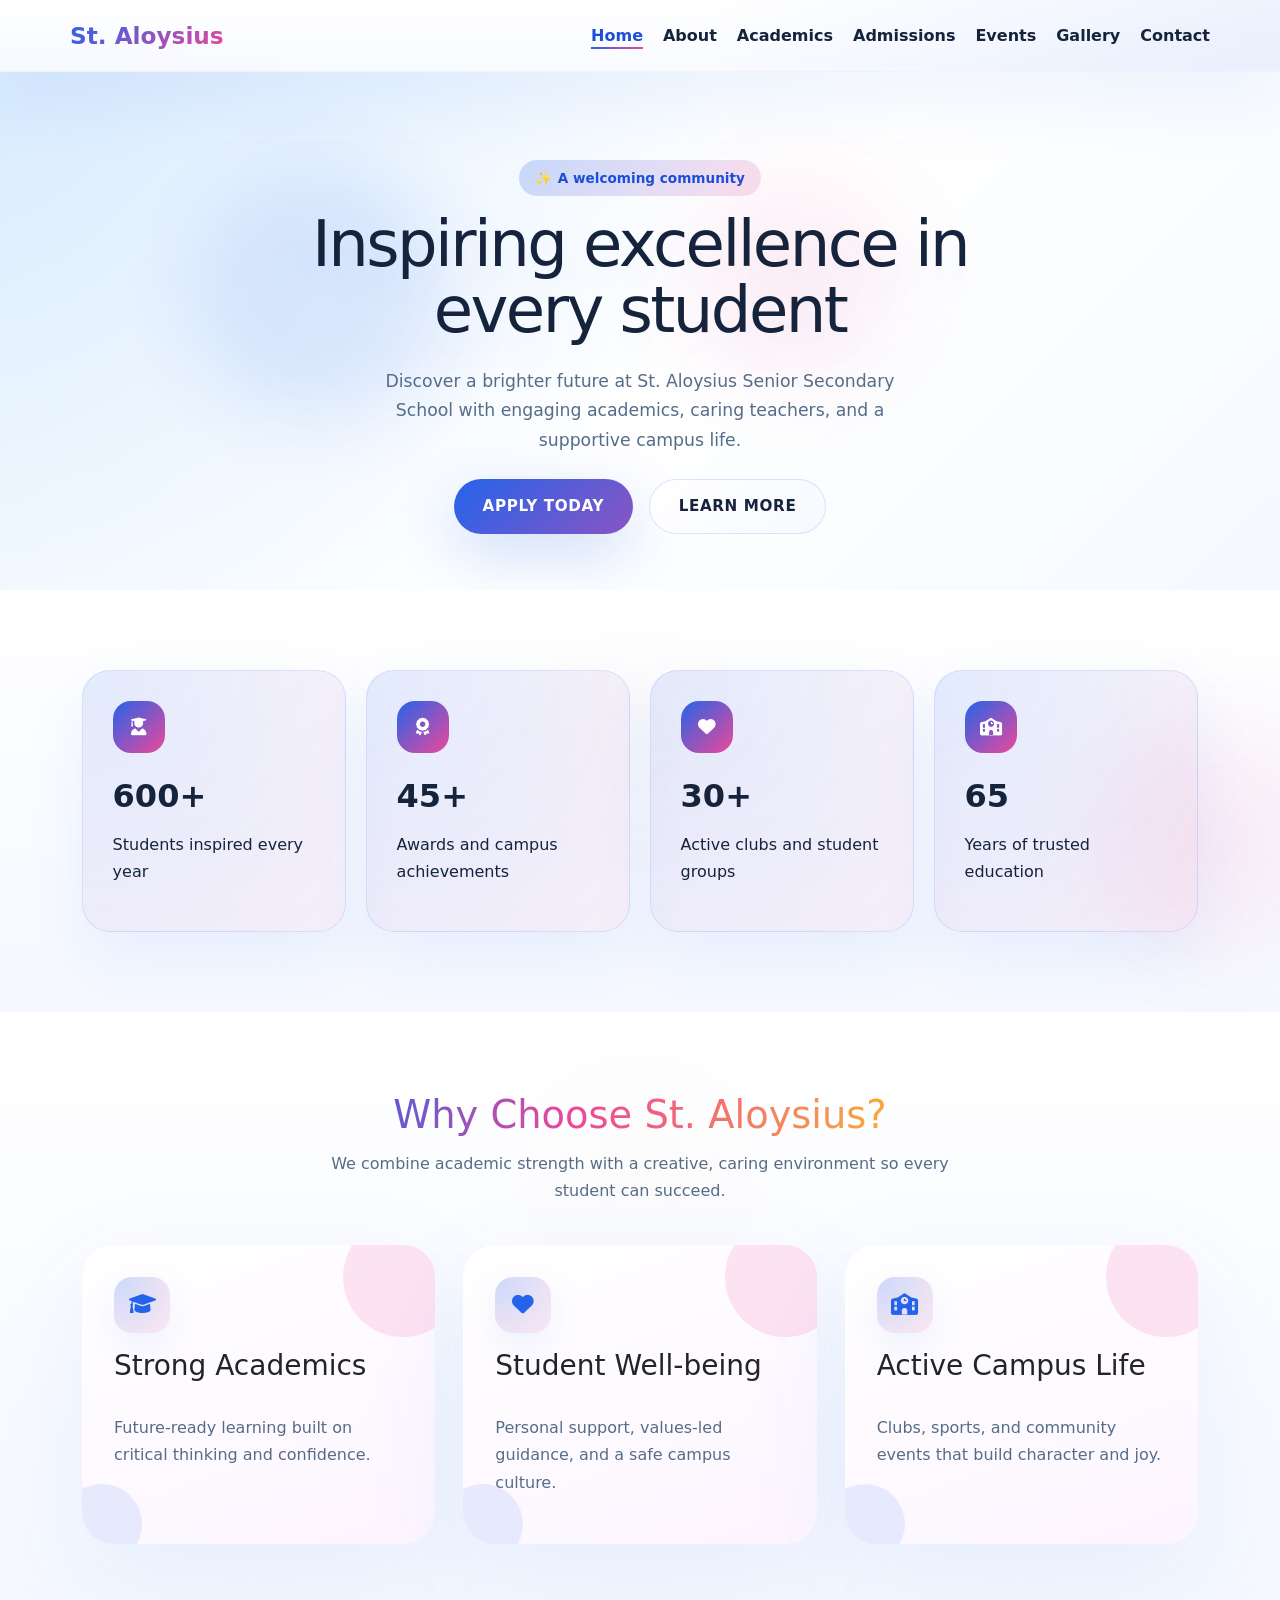
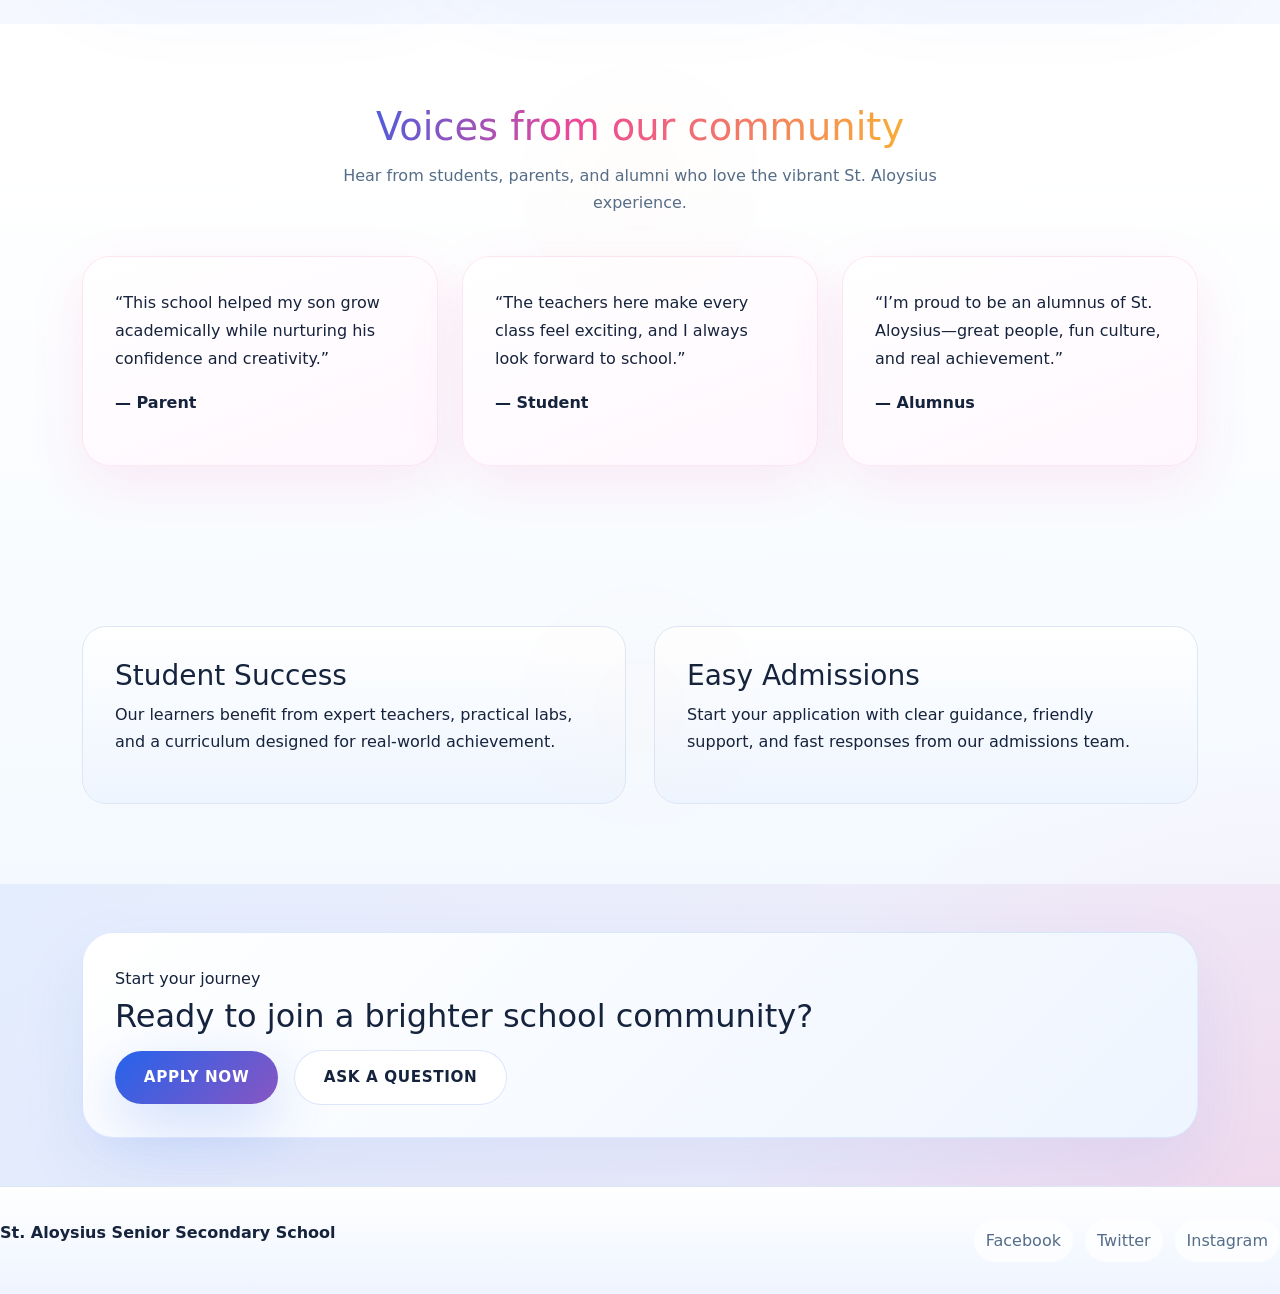
==== index.html @ 16039a6e "Add files via upload" ====
<!DOCTYPE html>
<html lang="en">
<head>
    <meta charset="UTF-8">
    <meta name="viewport" content="width=device-width, initial-scale=1.0">
    <title>St. Aloysius International School</title>
    <link href="https://cdn.jsdelivr.net/npm/bootstrap@5.3.0-alpha3/dist/css/bootstrap.min.css" rel="stylesheet">
    <link href="https://cdnjs.cloudflare.com/ajax/libs/font-awesome/6.0.0/css/all.min.css" rel="stylesheet">
    <link rel="stylesheet" href="styles.css">
</head>
<body>
    <header class="site-header">
        <div class="container header-inner">
            <a href="index.html" class="brand">St. Aloysius</a>
            <nav>
                <ul class="nav-list">
                    <li><a href="index.html" class="active">Home</a></li>
                    <li><a href="about.html">About</a></li>
                    <li><a href="academics.html">Academics</a></li>
                    <li><a href="admissions.html">Admissions</a></li>
                    <li><a href="events.html">Events</a></li>
                    <li><a href="gallery.html">Gallery</a></li>
                    <li><a href="contact.html">Contact</a></li>
                </ul>
            </nav>
        </div>
    </header>

    <main>
        <section class="hero">
            <div class="hero-content">
                <span class="eyebrow">A welcoming community</span>
                <h1>Inspiring excellence in every student</h1>
                <p>Discover a brighter future at St. Aloysius Senior Secondary School with engaging academics, caring teachers, and a supportive campus life.</p>
                <div class="hero-actions">
                    <a href="admissions.html" class="btn btn-primary">Apply Today</a>
                    <a href="about.html" class="btn btn-secondary">Learn More</a>
                </div>
            </div>
        </section>

        <section class="section section-light stats-section">
            <div class="container">
                <div class="stats-strip">
                    <article class="stat-card">
                        <span class="stat-icon"><i class="fas fa-user-graduate"></i></span>
                        <strong>600+</strong>
                        <p>Students inspired every year</p>
                    </article>
                    <article class="stat-card">
                        <span class="stat-icon"><i class="fas fa-award"></i></span>
                        <strong>45+</strong>
                        <p>Awards and campus achievements</p>
                    </article>
                    <article class="stat-card">
                        <span class="stat-icon"><i class="fas fa-heart"></i></span>
                        <strong>30+</strong>
                        <p>Active clubs and student groups</p>
                    </article>
                    <article class="stat-card">
                        <span class="stat-icon"><i class="fas fa-school"></i></span>
                        <strong>65</strong>
                        <p>Years of trusted education</p>
                    </article>
                </div>
            </div>
        </section>

        <section class="section section-light">
            <div class="container">
                <div class="section-heading">
                    <h2>Why Choose St. Aloysius?</h2>
                    <p>We combine academic strength with a creative, caring environment so every student can succeed.</p>
                </div>
                <div class="grid grid-3">
                    <article class="card feature-card">
                        <div class="feature-icon"><i class="fas fa-graduation-cap"></i></div>
                        <h3>Strong Academics</h3>
                        <p>Future-ready learning built on critical thinking and confidence.</p>
                    </article>
                    <article class="card feature-card">
                        <div class="feature-icon"><i class="fas fa-heart"></i></div>
                        <h3>Student Well-being</h3>
                        <p>Personal support, values-led guidance, and a safe campus culture.</p>
                    </article>
                    <article class="card feature-card">
                        <div class="feature-icon"><i class="fas fa-school"></i></div>
                        <h3>Active Campus Life</h3>
                        <p>Clubs, sports, and community events that build character and joy.</p>
                    </article>
                </div>
            </div>
        </section>

        <section class="section testimonials-section">
            <div class="container">
                <div class="section-heading">
                    <h2>Voices from our community</h2>
                    <p>Hear from students, parents, and alumni who love the vibrant St. Aloysius experience.</p>
                </div>
                <div class="testimonial-grid">
                    <article class="testimonial-card">
                        <p>“This school helped my son grow academically while nurturing his confidence and creativity.”</p>
                        <p class="testimonial-author">— Parent</p>
                    </article>
                    <article class="testimonial-card">
                        <p>“The teachers here make every class feel exciting, and I always look forward to school.”</p>
                        <p class="testimonial-author">— Student</p>
                    </article>
                    <article class="testimonial-card">
                        <p>“I’m proud to be an alumnus of St. Aloysius—great people, fun culture, and real achievement.”</p>
                        <p class="testimonial-author">— Alumnus</p>
                    </article>
                </div>
            </div>
        </section>

        <section class="section">
            <div class="container">
                <div class="grid grid-2">
                    <div class="content-box">
                        <h3>Student Success</h3>
                        <p>Our learners benefit from expert teachers, practical labs, and a curriculum designed for real-world achievement.</p>
                    </div>
                    <div class="content-box">
                        <h3>Easy Admissions</h3>
                        <p>Start your application with clear guidance, friendly support, and fast responses from our admissions team.</p>
                    </div>
                </div>
            </div>
        </section>

        <section class="site-cta">
            <div class="container">
                <div class="cta-panel">
                    <div>
                        <span class="eyebrow">Start your journey</span>
                        <h2>Ready to join a brighter school community?</h2>
                    </div>
                    <div class="cta-actions">
                        <a href="admissions.html" class="btn btn-primary">Apply Now</a>
                        <a href="contact.html" class="btn btn-secondary">Ask a question</a>
                    </div>
                </div>
            </div>
        </section>
    </main>

    <footer class="site-footer">
        <div class="footer-inner">
            <p class="footer-brand">St. Aloysius Senior Secondary School</p>
            <div class="footer-links">
                <a href="#">Facebook</a>
                <a href="#">Twitter</a>
                <a href="#">Instagram</a>
            </div>
        </div>
    </footer>

    <script src="https://cdn.jsdelivr.net/npm/bootstrap@5.3.0-alpha3/dist/js/bootstrap.bundle.min.js"></script>
    <script src="scripts.js" defer></script>
</body>
</html>
---- styles.css ----
:root {
    color-scheme: light;
    --bg: #f5f9ff;
    --surface: #ffffff;
    --surface-alt: #eef4ff;
    --gradient-1: #eff6ff;
    --gradient-2: #dbeafe;
    --gradient-3: #fff0f6;
    --gradient-4: #f0f9ff;
    --gradient-5: #fde2ff;
    --text: #15233c;
    --muted: #556d88;
    --primary: #2563eb;
    --primary-dark: #1d4ed8;
    --accent: #ec4899;
    --accent-dark: #be185d;
    --border: #dce7f5;
    --shadow: 0 18px 45px rgba(37, 99, 235, 0.12);
    --shadow-soft: 0 12px 30px rgba(37, 99, 235, 0.12);
    --glow: rgba(236, 72, 153, 0.12);
}
* {
    box-sizing: border-box;
}
html {
    scroll-behavior: smooth;
}
body {
    margin: 0;
    font-family: 'Inter', system-ui, sans-serif;
    min-height: 100vh;
    position: relative;
    overflow-x: hidden;
    background: radial-gradient(circle at top left, rgba(37, 99, 235, 0.16), transparent 22%), radial-gradient(circle at bottom right, rgba(236, 72, 153, 0.12), transparent 18%), linear-gradient(180deg, #f8fbff 0%, #ffffff 60%, #eef6ff 100%);
    color: var(--text);
    line-height: 1.7;
}
body::before {
    content: '';
    position: fixed;
    left: -11rem;
    top: 3rem;
    width: 24rem;
    height: 24rem;
    background: radial-gradient(circle, rgba(37, 99, 235, 0.22), transparent 55%);
    pointer-events: none;
    filter: blur(36px);
    opacity: 0.7;
    z-index: 0;
}
body::after {
    content: '';
    position: fixed;
    right: -10rem;
    bottom: -10rem;
    width: 28rem;
    height: 28rem;
    background: radial-gradient(circle, rgba(236, 72, 153, 0.18), transparent 50%);
    pointer-events: none;
    filter: blur(40px);
    opacity: 0.65;
    z-index: 0;
}
img {
    max-width: 100%;
    display: block;
}
.container {
    width: min(1140px, calc(100% - 2rem));
    margin: 0 auto;
}
a {
    color: var(--primary);
    text-decoration: none;
}
a:hover {
    color: var(--primary-dark);
}
.site-header {
    position: sticky;
    top: 0;
    z-index: 20;
    background: linear-gradient(180deg, rgba(255, 255, 255, 0.98) 0%, rgba(248, 250, 255, 0.95) 100%);
    backdrop-filter: blur(14px);
    box-shadow: 0 28px 70px rgba(37, 99, 235, 0.08);
    border-bottom: 1px solid rgba(37, 99, 235, 0.08);
}
.site-header::before {
    content: '';
    position: absolute;
    inset: 0;
    pointer-events: none;
    background: radial-gradient(circle at top right, rgba(37, 99, 235, 0.08), transparent 45%);
}
.header-inner {
    display: flex;
    align-items: center;
    justify-content: space-between;
    padding: 1rem 0;
    position: relative;
}
.nav-toggle {
    display: none;
    align-items: center;
    justify-content: center;
    padding: 0.75rem 0.95rem;
    border-radius: 18px;
    border: 1px solid rgba(37, 99, 235, 0.12);
    background: rgba(255, 255, 255, 0.92);
    color: var(--primary-dark);
    font-weight: 700;
    cursor: pointer;
    transition: transform 0.2s ease, background 0.2s ease, color 0.2s ease;
}
.nav-toggle:hover,
.nav-toggle:focus-visible {
    transform: translateY(-1px);
    background: rgba(255, 255, 255, 1);
}
.brand {
    font-size: 1.45rem;
    font-weight: 800;
    background: linear-gradient(135deg, var(--primary), var(--accent));
    -webkit-background-clip: text;
    -webkit-text-fill-color: transparent;
    position: relative;
    z-index: 1;
}
.nav-list {
    list-style: none;
    margin: 0;
    padding: 0;
    display: flex;
    flex-wrap: wrap;
    gap: 1.25rem;
}
.nav-list a {
    color: var(--text);
    font-weight: 600;
    position: relative;
    padding-bottom: 0.25rem;
    transition: color 0.25s ease, transform 0.2s ease;
}
.nav-list a::after {
    content: '';
    position: absolute;
    left: 0;
    bottom: 0;
    width: 0;
    height: 2px;
    background: linear-gradient(90deg, var(--primary), var(--accent));
    transition: width 0.25s ease;
}
.nav-list a:hover::after,
.nav-list a.active::after {
    width: 100%;
}
.nav-list a:hover,
.nav-list a.active {
    color: var(--primary-dark);
    transform: translateY(-1px);
}
@media (max-width: 900px) {
    .nav-toggle {
        display: inline-flex;
    }
    .header-inner {
        padding: 1rem;
    }
    nav {
        position: absolute;
        left: 1rem;
        right: 1rem;
        top: 100%;
        margin-top: 0.85rem;
        background: rgba(255, 255, 255, 0.96);
        border-radius: 24px;
        padding: 1.25rem;
        opacity: 0;
        transform: translateY(-10px);
        pointer-events: none;
        transition: opacity 0.25s ease, transform 0.25s ease;
        box-shadow: 0 26px 60px rgba(37, 99, 235, 0.14);
    }
    body.nav-open nav {
        opacity: 1;
        transform: translateY(0);
        pointer-events: auto;
    }
    .nav-list {
        flex-direction: column;
        gap: 1rem;
    }
}
.hero {
    position: relative;
    overflow: hidden;
    padding: 5.5rem 0 3.5rem;
    background: radial-gradient(circle at top left, rgba(96, 165, 250, 0.16), transparent 24%), radial-gradient(circle at bottom right, rgba(236, 72, 153, 0.15), transparent 20%), linear-gradient(135deg, var(--gradient-4) 0%, #ffffff 24%, var(--gradient-2) 100%);
    background-size: 220% 220%;
    animation: pulseGradient 18s ease infinite;
}
.hero::before {
    content: '';
    position: absolute;
    left: 15%;
    top: 18%;
    width: 16rem;
    height: 16rem;
    border-radius: 50%;
    background: rgba(37, 99, 235, 0.14);
    filter: blur(40px);
    opacity: 0.8;
}
.hero::after {
    content: '';
    position: absolute;
    left: 62%;
    top: 5%;
    width: 22rem;
    height: 22rem;
    transform: translateX(-50%);
    border-radius: 50%;
    background: radial-gradient(circle, rgba(236, 72, 153, 0.18), transparent 60%);
    filter: blur(36px);
    opacity: 0.65;
}
.hero-content {
    position: relative;
    z-index: 1;
    max-width: 780px;
    margin: 0 auto;
    text-align: center;
}
.hero .eyebrow {
    display: inline-flex;
    align-items: center;
    gap: 0.35rem;
    margin-bottom: 1rem;
    padding: 0.4rem 1rem;
    background: linear-gradient(135deg, rgba(37, 99, 235, 0.22), rgba(236, 72, 153, 0.16));
    color: var(--primary-dark);
    border-radius: 999px;
    font-size: 0.85rem;
    font-weight: 700;
    animation: float 8s ease-in-out infinite;
}
.hero .eyebrow::before {
    content: '✨';
}
.hero h1 {
    font-size: clamp(2.75rem, 5vw, 4.75rem);
    margin: 0;
    line-height: 1.02;
    letter-spacing: -0.04em;
    text-shadow: 0 20px 45px rgba(37, 99, 235, 0.08);
    animation: driftIn 0.9s ease-out forwards;
}
.hero p {
    margin: 1.5rem auto;
    max-width: 34rem;
    color: var(--muted);
    font-size: 1.08rem;
    animation: driftIn 1s ease-out forwards;
}
.hero-actions {
    display: flex;
    flex-wrap: wrap;
    justify-content: center;
    gap: 1rem;
}
.btn {
    display: inline-flex;
    align-items: center;
    justify-content: center;
    padding: 0.95rem 1.8rem;
    border-radius: 999px;
    border: none;
    font-size: 0.95rem;
    font-weight: 700;
    text-transform: uppercase;
    letter-spacing: 0.04em;
    position: relative;
    transition: transform 0.2s ease, box-shadow 0.2s ease, background-position 0.4s ease;
    cursor: pointer;
    overflow: hidden;
    z-index: 1;
}
.btn::before {
    content: '';
    position: absolute;
    inset: 0;
    background: radial-gradient(circle, rgba(255, 255, 255, 0.35), transparent 65%);
    opacity: 0;
    transition: opacity 0.25s ease;
}
.btn:hover::before {
    opacity: 1;
}
.btn-primary {
    position: relative;
    z-index: 1;
    background: linear-gradient(135deg, var(--primary), var(--accent));
    background-size: 200% 200%;
    color: #fff;
    box-shadow: 0 20px 60px rgba(37, 99, 235, 0.22);
}
.btn-primary:hover {
    background-position: right center;
}
.btn-secondary {
    position: relative;
    z-index: 1;
    background: linear-gradient(135deg, rgba(255, 255, 255, 0.95), #f7f9ff 100%);
    color: var(--text);
    border: 1px solid rgba(37, 99, 235, 0.16);
}
.button,
.btn {
    display: inline-flex;
    align-items: center;
    justify-content: center;
    padding: 0.95rem 1.8rem;
    border-radius: 999px;
    border: none;
    font-size: 0.95rem;
    font-weight: 700;
    text-transform: uppercase;
    letter-spacing: 0.04em;
    position: relative;
    transition: transform 0.2s ease, box-shadow 0.2s ease, background-position 0.4s ease;
    cursor: pointer;
    overflow: hidden;
    z-index: 1;
}
.button-primary,
.btn-primary {
    position: relative;
    z-index: 1;
    background: linear-gradient(135deg, var(--primary), var(--accent));
    background-size: 200% 200%;
    color: #fff;
    box-shadow: 0 20px 60px rgba(37, 99, 235, 0.22);
}
.button-secondary,
.btn-secondary {
    position: relative;
    z-index: 1;
    background: linear-gradient(135deg, rgba(255, 255, 255, 0.95), #f7f9ff 100%);
    color: var(--text);
    border: 1px solid rgba(37, 99, 235, 0.16);
}
.button:hover,
.btn:hover {
    transform: translateY(-3px) scale(1.02);
    box-shadow: 0 20px 40px rgba(37, 99, 235, 0.16);
}
.back-to-top {
    position: fixed;
    right: 1.25rem;
    bottom: 1.25rem;
    width: 3.5rem;
    height: 3.5rem;
    display: inline-flex;
    align-items: center;
    justify-content: center;
    border-radius: 50%;
    border: none;
    background: linear-gradient(135deg, var(--primary), var(--accent));
    color: #fff;
    font-size: 1.2rem;
    box-shadow: 0 20px 50px rgba(37, 99, 235, 0.22);
    opacity: 0;
    pointer-events: none;
    transform: translateY(10px);
    transition: opacity 0.25s ease, transform 0.25s ease;
    z-index: 100;
}
.back-to-top.show {
    opacity: 1;
    pointer-events: auto;
    transform: translateY(0);
}
.back-to-top:hover {
    transform: translateY(0) scale(1.05);
}
.button:focus-visible,
.btn:focus-visible,
button:focus-visible,
input:focus-visible,
textarea:focus-visible,
a:focus-visible {
    outline: 3px solid rgba(37, 99, 235, 0.7);
    outline-offset: 3px;
}
.stats-strip {
    display: grid;
    grid-template-columns: repeat(4, minmax(0, 1fr));
    gap: 1.25rem;
}
.stat-card {
    background: radial-gradient(circle at top left, rgba(37, 99, 235, 0.12), rgba(236, 72, 153, 0.06));
    border: 1px solid rgba(37, 99, 235, 0.12);
    border-radius: 28px;
    padding: 1.85rem;
    box-shadow: 0 24px 60px rgba(37, 99, 235, 0.08);
    transition: transform 0.3s ease, box-shadow 0.3s ease;
}
.stat-card:hover {
    transform: translateY(-6px);
    box-shadow: 0 32px 80px rgba(37, 99, 235, 0.12);
}
.stat-icon {
    display: inline-flex;
    align-items: center;
    justify-content: center;
    width: 3.25rem;
    height: 3.25rem;
    border-radius: 18px;
    background: linear-gradient(135deg, var(--primary), var(--accent));
    color: #fff;
    margin-bottom: 1rem;
    font-size: 1.1rem;
}
.stat-card strong {
    display: block;
    font-size: 2rem;
    margin-bottom: 0.5rem;
}
.testimonial-grid {
    display: grid;
    grid-template-columns: repeat(3, minmax(0, 1fr));
    gap: 1.5rem;
}
.testimonial-card {
    background: linear-gradient(160deg, #ffffff 0%, #fff7fe 100%);
    border: 1px solid rgba(236, 72, 153, 0.12);
    border-radius: 28px;
    padding: 2rem;
    box-shadow: 0 18px 55px rgba(236, 72, 153, 0.1);
    transition: transform 0.3s ease, box-shadow 0.3s ease;
}
.testimonial-card:hover {
    transform: translateY(-5px);
    box-shadow: 0 24px 70px rgba(236, 72, 153, 0.14);
}
.testimonial-card p {
    margin: 0 0 1rem;
    color: var(--text);
    line-height: 1.75;
}
.testimonial-author {
    margin-top: 0.5rem;
    font-weight: 700;
    color: var(--primary-dark);
}
.site-cta {
    padding: 3rem 0;
    background: linear-gradient(135deg, rgba(37, 99, 235, 0.08), rgba(236, 72, 153, 0.08));
}
.cta-panel {
    display: flex;
    flex-wrap: wrap;
    align-items: center;
    justify-content: space-between;
    gap: 1rem;
    padding: 2rem;
    background: linear-gradient(135deg, #ffffff 0%, #eef5ff 100%);
    border-radius: 32px;
    border: 1px solid rgba(37, 99, 235, 0.12);
    box-shadow: 0 28px 70px rgba(37, 99, 235, 0.08);
}
.cta-panel .eyebrow {
    display: inline-block;
    margin-bottom: 0.5rem;
}
.cta-panel h2 {
    margin: 0;
    font-size: clamp(1.75rem, 2.5vw, 2.5rem);
    line-height: 1.05;
}
.cta-actions {
    display: flex;
    flex-wrap: wrap;
    align-items: center;
    gap: 1rem;
}
.cta-actions .btn-secondary {
    background: rgba(255, 255, 255, 0.95);
    border: 1px solid rgba(37, 99, 235, 0.16);
}
.gallery-card img,
.card img {
    transition: transform 0.4s ease, filter 0.4s ease;
}
.gallery-card:hover img,
.card:hover img {
    transform: scale(1.06);
    filter: saturate(1.05);
}
.section {
    padding: 5rem 0;
    position: relative;
}
.section::before {
    content: '';
    position: absolute;
    left: 50%;
    top: 0;
    width: 20rem;
    height: 20rem;
    transform: translateX(-50%);
    background: radial-gradient(circle, rgba(249, 115, 22, 0.08), transparent 55%);
    filter: blur(50px);
    pointer-events: none;
    opacity: 0.35;
}
.section-light {
    background: linear-gradient(180deg, #ffffff 0%, #f5f8ff 100%);
}
.section-heading {
    max-width: 640px;
    margin: 0 auto 2.5rem;
    text-align: center;
}
.section-heading h2 {
    margin-bottom: 0.75rem;
    font-size: clamp(2rem, 3vw, 3rem);
    background: linear-gradient(100deg, #2563eb 0%, #ec4899 40%, #fbbf24 100%);
    -webkit-background-clip: text;
    -webkit-text-fill-color: transparent;
}
.section-heading p {
    color: var(--muted);
}
.grid {
    display: grid;
    gap: 1.75rem;
}
.grid-2 {
    grid-template-columns: repeat(2, minmax(0, 1fr));
}
.grid-3 {
    grid-template-columns: repeat(3, minmax(0, 1fr));
}
@media (max-width: 900px) {
    .grid-3,
    .grid-2 {
        grid-template-columns: 1fr;
    }
}
.card {
    background: linear-gradient(160deg, #ffffff 0%, #fdf5ff 100%);
    border: none;
    border-radius: 32px;
    box-shadow: 0 32px 110px rgba(37, 99, 235, 0.08);
    overflow: hidden;
    padding: 2rem;
    position: relative;
    transition: transform 0.35s ease, box-shadow 0.35s ease;
}
.card::before {
    content: '';
    position: absolute;
    top: -28px;
    right: -28px;
    width: 120px;
    height: 120px;
    border-radius: 50%;
    background: rgba(236, 72, 153, 0.14);
}
.card::after {
    content: '';
    position: absolute;
    bottom: -20px;
    left: -20px;
    width: 80px;
    height: 80px;
    border-radius: 50%;
    background: rgba(37, 99, 235, 0.1);
}
.card:hover {
    transform: translateY(-8px);
    box-shadow: 0 40px 110px rgba(37, 99, 235, 0.18);
}
.card h3 {
    margin-top: 0;
    margin-bottom: 1rem;
}
.card p {
    color: var(--muted);
}
.feature-card {
    display: flex;
    flex-direction: column;
    gap: 1rem;
}
.feature-icon {
    width: 3.5rem;
    height: 3.5rem;
    display: inline-flex;
    align-items: center;
    justify-content: center;
    border-radius: 18px;
    background: radial-gradient(circle at top left, rgba(37, 99, 235, 0.24), rgba(236, 72, 153, 0.12));
    color: var(--primary);
    font-size: 1.35rem;
    box-shadow: 0 14px 36px rgba(37, 99, 235, 0.08);
}
.content-box {
    background: linear-gradient(180deg, #ffffff 0%, #eef5ff 100%);
    border: 1px solid var(--border);
    border-radius: 24px;
    padding: 2rem;
    transition: transform 0.25s ease, box-shadow 0.25s ease;
}
.content-box:hover {
    transform: translateY(-4px);
    box-shadow: 0 20px 40px rgba(37, 99, 235, 0.08);
}
@keyframes pulseGradient {
    0%, 100% {
        background-position: 0% 50%;
    }
    50% {
        background-position: 100% 50%;
    }
}
@keyframes float {
    0%, 100% {
        transform: translateY(0);
    }
    50% {
        transform: translateY(-8px);
    }
}
@keyframes driftIn {
    0% {
        opacity: 0;
        transform: translateY(20px);
    }
    100% {
        opacity: 1;
        transform: translateY(0);
    }
}
.list-step {
    list-style: none;
    padding: 0;
    margin: 0;
    display: grid;
    gap: 1rem;
}
.list-step li {
    padding: 1.3rem 1.4rem;
    background: var(--surface-alt);
    border-radius: 18px;
    border: 1px solid rgba(37, 99, 235, 0.1);
}
.list-step li strong {
    display: block;
    margin-bottom: 0.35rem;
}
footer.site-footer {
    padding: 2rem 0;
    background: linear-gradient(180deg, #ffffff 0%, #eef4ff 100%);
    border-top: 1px solid var(--border);
}
footer.site-footer .footer-inner {
    display: flex;
    flex-wrap: wrap;
    gap: 1.5rem;
    justify-content: space-between;
    align-items: center;
}
.footer-brand {
    font-weight: 700;
    color: var(--text);
}
.footer-links {
    display: flex;
    gap: 0.75rem;
    flex-wrap: wrap;
}
.footer-links a {
    color: var(--muted);
    position: relative;
    padding: 0.5rem 0.75rem;
    border-radius: 999px;
    background: rgba(255, 255, 255, 0.8);
    transition: transform 0.25s ease, background 0.25s ease, color 0.25s ease;
}
.footer-links a:hover {
    color: var(--primary-dark);
    background: linear-gradient(135deg, rgba(37, 99, 235, 0.12), rgba(236, 72, 153, 0.12));
    transform: translateY(-2px);
}
@media (max-width: 640px) {
    .header-inner,
    .footer-inner {
        flex-direction: column;
        align-items: stretch;
        text-align: center;
    }
    .nav-list {
        justify-content: center;
    }
}
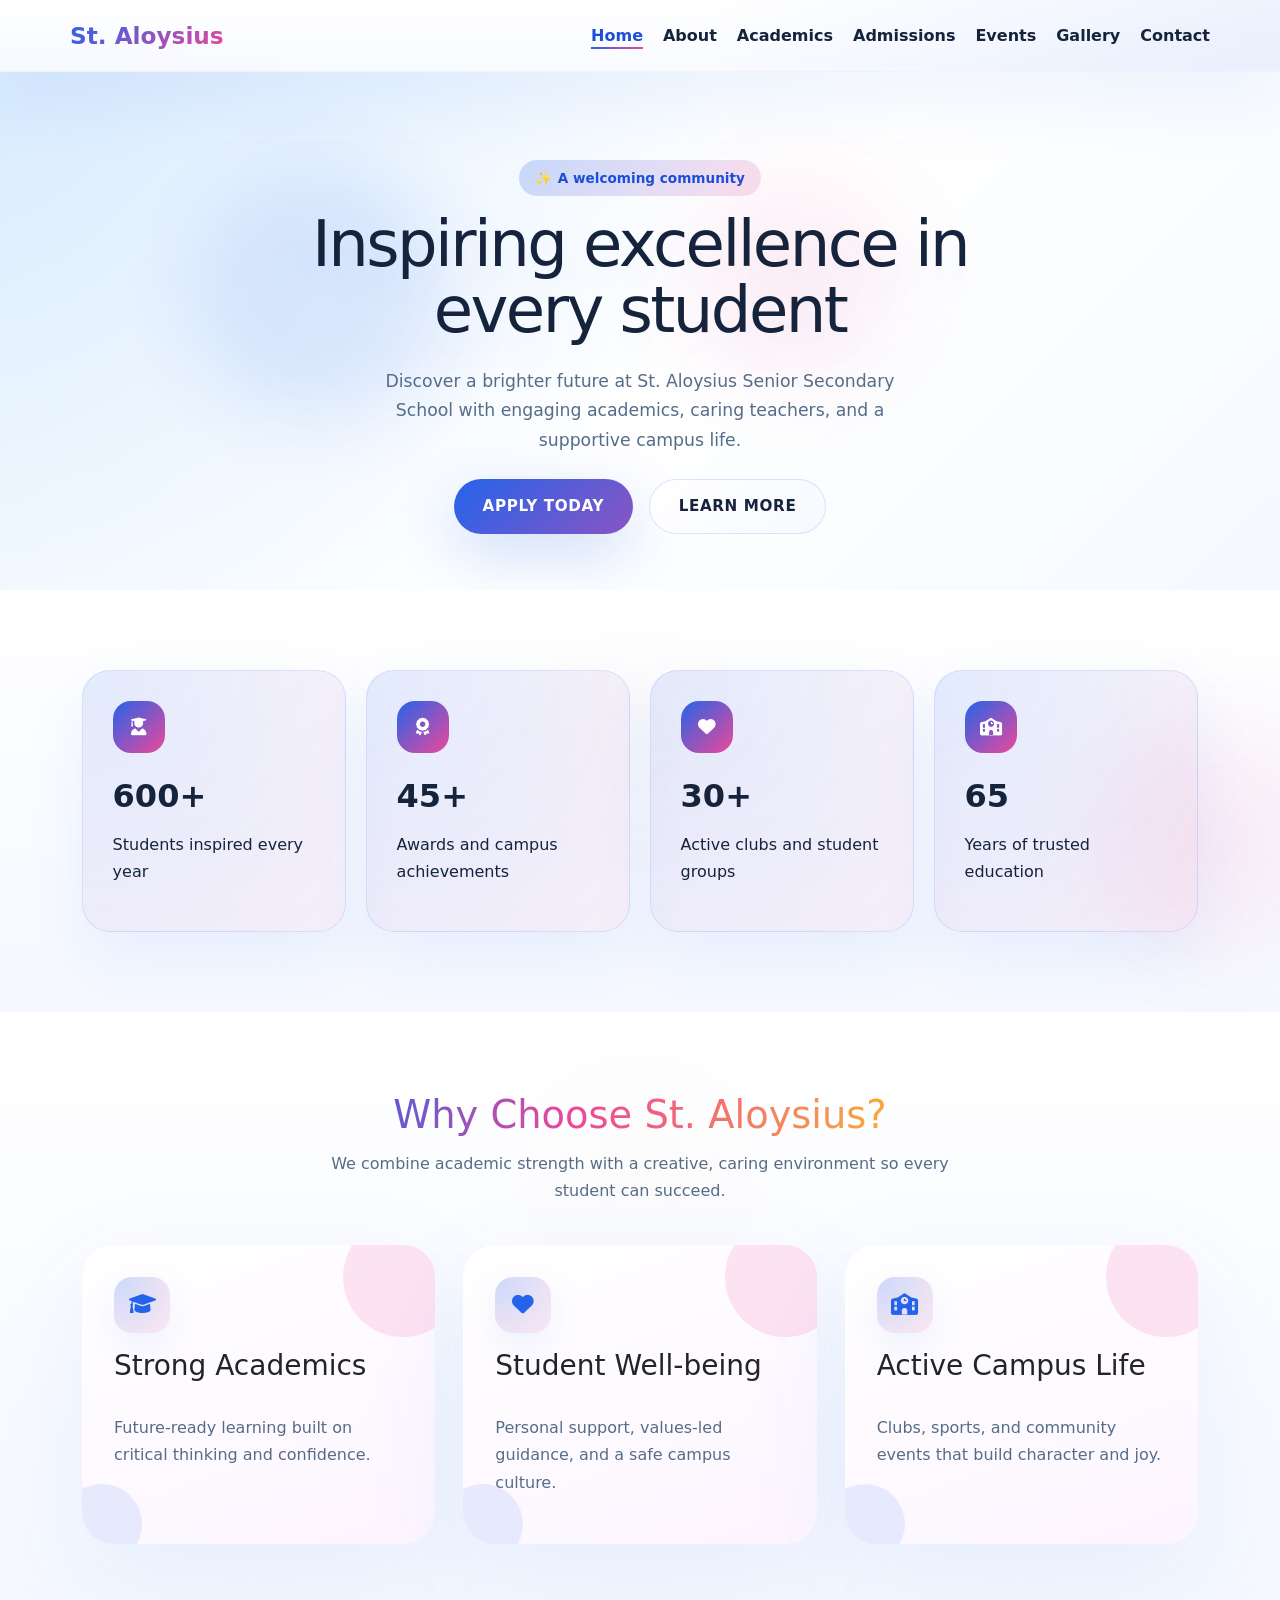
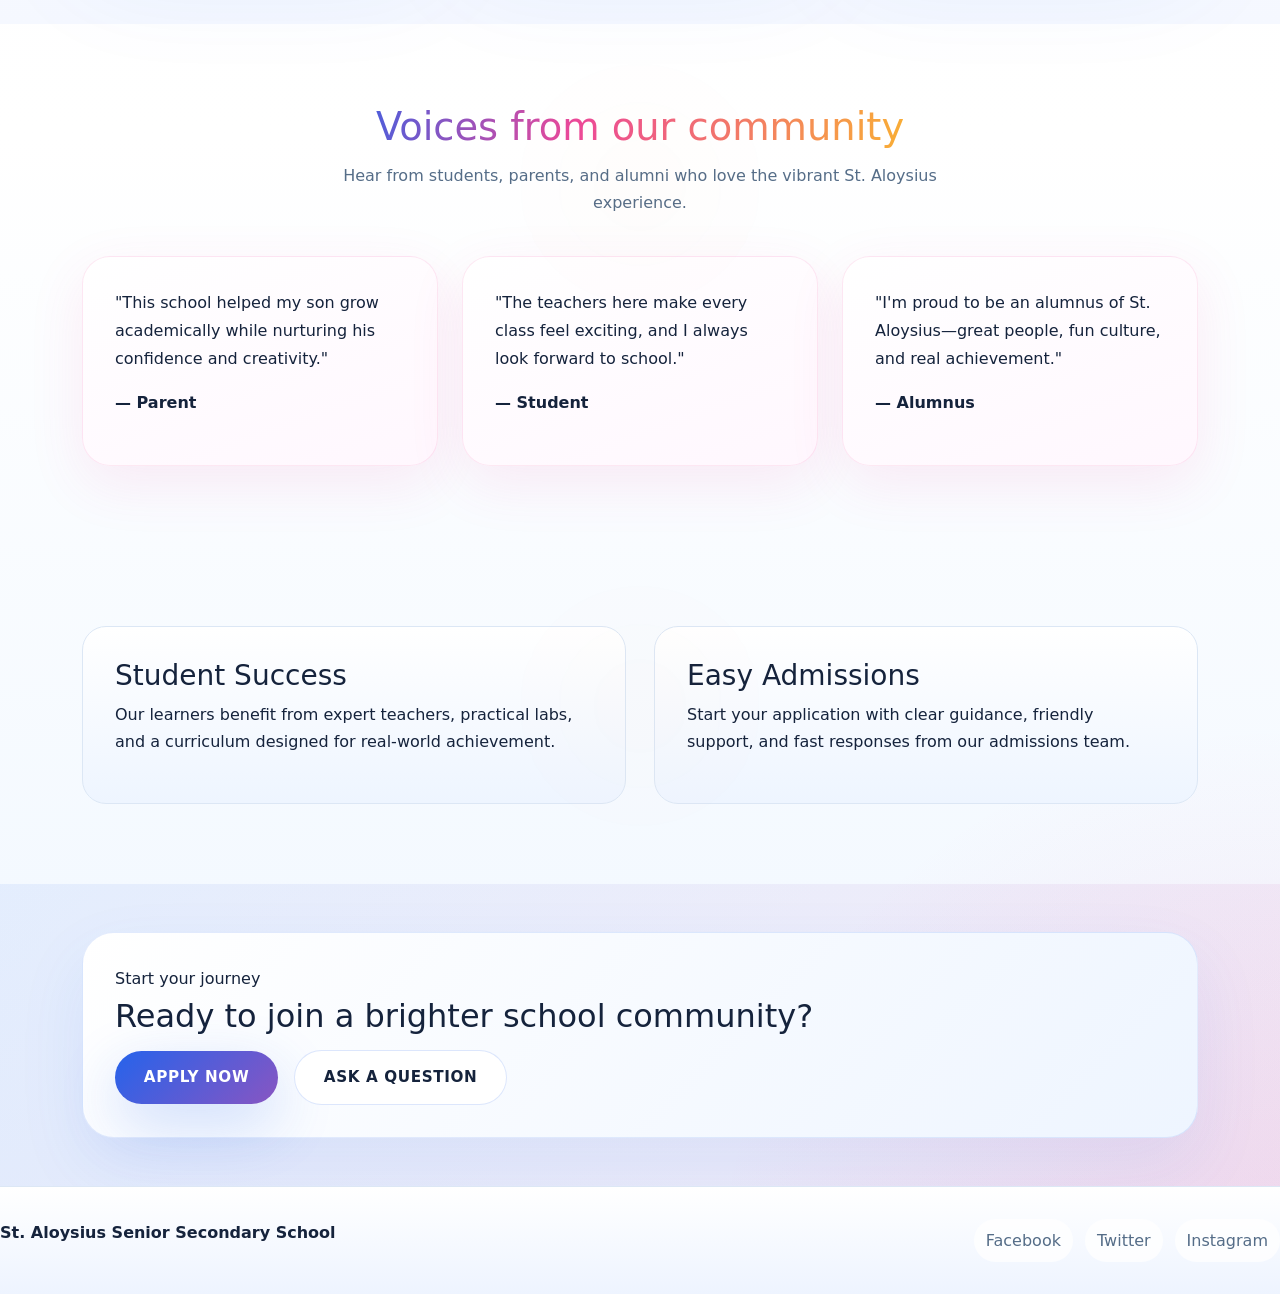
==== commit ff3c40ad: "Enhance HTML with mobile-friendly meta tags and improved accessibility" ====
--- a/index.html
+++ b/index.html
@@ -1,163 +1,206 @@
-<!DOCTYPE html>
-<html lang="en">
-<head>
-    <meta charset="UTF-8">
-    <meta name="viewport" content="width=device-width, initial-scale=1.0">
-    <title>St. Aloysius International School</title>
-    <link href="https://cdn.jsdelivr.net/npm/bootstrap@5.3.0-alpha3/dist/css/bootstrap.min.css" rel="stylesheet">
-    <link href="https://cdnjs.cloudflare.com/ajax/libs/font-awesome/6.0.0/css/all.min.css" rel="stylesheet">
-    <link rel="stylesheet" href="styles.css">
-</head>
-<body>
-    <header class="site-header">
-        <div class="container header-inner">
-            <a href="index.html" class="brand">St. Aloysius</a>
-            <nav>
-                <ul class="nav-list">
-                    <li><a href="index.html" class="active">Home</a></li>
-                    <li><a href="about.html">About</a></li>
-                    <li><a href="academics.html">Academics</a></li>
-                    <li><a href="admissions.html">Admissions</a></li>
-                    <li><a href="events.html">Events</a></li>
-                    <li><a href="gallery.html">Gallery</a></li>
-                    <li><a href="contact.html">Contact</a></li>
-                </ul>
-            </nav>
-        </div>
-    </header>
-
-    <main>
-        <section class="hero">
-            <div class="hero-content">
-                <span class="eyebrow">A welcoming community</span>
-                <h1>Inspiring excellence in every student</h1>
-                <p>Discover a brighter future at St. Aloysius Senior Secondary School with engaging academics, caring teachers, and a supportive campus life.</p>
-                <div class="hero-actions">
-                    <a href="admissions.html" class="btn btn-primary">Apply Today</a>
-                    <a href="about.html" class="btn btn-secondary">Learn More</a>
-                </div>
-            </div>
-        </section>
-
-        <section class="section section-light stats-section">
-            <div class="container">
-                <div class="stats-strip">
-                    <article class="stat-card">
-                        <span class="stat-icon"><i class="fas fa-user-graduate"></i></span>
-                        <strong>600+</strong>
-                        <p>Students inspired every year</p>
-                    </article>
-                    <article class="stat-card">
-                        <span class="stat-icon"><i class="fas fa-award"></i></span>
-                        <strong>45+</strong>
-                        <p>Awards and campus achievements</p>
-                    </article>
-                    <article class="stat-card">
-                        <span class="stat-icon"><i class="fas fa-heart"></i></span>
-                        <strong>30+</strong>
-                        <p>Active clubs and student groups</p>
-                    </article>
-                    <article class="stat-card">
-                        <span class="stat-icon"><i class="fas fa-school"></i></span>
-                        <strong>65</strong>
-                        <p>Years of trusted education</p>
-                    </article>
-                </div>
-            </div>
-        </section>
-
-        <section class="section section-light">
-            <div class="container">
-                <div class="section-heading">
-                    <h2>Why Choose St. Aloysius?</h2>
-                    <p>We combine academic strength with a creative, caring environment so every student can succeed.</p>
-                </div>
-                <div class="grid grid-3">
-                    <article class="card feature-card">
-                        <div class="feature-icon"><i class="fas fa-graduation-cap"></i></div>
-                        <h3>Strong Academics</h3>
-                        <p>Future-ready learning built on critical thinking and confidence.</p>
-                    </article>
-                    <article class="card feature-card">
-                        <div class="feature-icon"><i class="fas fa-heart"></i></div>
-                        <h3>Student Well-being</h3>
-                        <p>Personal support, values-led guidance, and a safe campus culture.</p>
-                    </article>
-                    <article class="card feature-card">
-                        <div class="feature-icon"><i class="fas fa-school"></i></div>
-                        <h3>Active Campus Life</h3>
-                        <p>Clubs, sports, and community events that build character and joy.</p>
-                    </article>
-                </div>
-            </div>
-        </section>
-
-        <section class="section testimonials-section">
-            <div class="container">
-                <div class="section-heading">
-                    <h2>Voices from our community</h2>
-                    <p>Hear from students, parents, and alumni who love the vibrant St. Aloysius experience.</p>
-                </div>
-                <div class="testimonial-grid">
-                    <article class="testimonial-card">
-                        <p>“This school helped my son grow academically while nurturing his confidence and creativity.”</p>
-                        <p class="testimonial-author">— Parent</p>
-                    </article>
-                    <article class="testimonial-card">
-                        <p>“The teachers here make every class feel exciting, and I always look forward to school.”</p>
-                        <p class="testimonial-author">— Student</p>
-                    </article>
-                    <article class="testimonial-card">
-                        <p>“I’m proud to be an alumnus of St. Aloysius—great people, fun culture, and real achievement.”</p>
-                        <p class="testimonial-author">— Alumnus</p>
-                    </article>
-                </div>
-            </div>
-        </section>
-
-        <section class="section">
-            <div class="container">
-                <div class="grid grid-2">
-                    <div class="content-box">
-                        <h3>Student Success</h3>
-                        <p>Our learners benefit from expert teachers, practical labs, and a curriculum designed for real-world achievement.</p>
-                    </div>
-                    <div class="content-box">
-                        <h3>Easy Admissions</h3>
-                        <p>Start your application with clear guidance, friendly support, and fast responses from our admissions team.</p>
-                    </div>
-                </div>
-            </div>
-        </section>
-
-        <section class="site-cta">
-            <div class="container">
-                <div class="cta-panel">
-                    <div>
-                        <span class="eyebrow">Start your journey</span>
-                        <h2>Ready to join a brighter school community?</h2>
-                    </div>
-                    <div class="cta-actions">
-                        <a href="admissions.html" class="btn btn-primary">Apply Now</a>
-                        <a href="contact.html" class="btn btn-secondary">Ask a question</a>
-                    </div>
-                </div>
-            </div>
-        </section>
-    </main>
-
-    <footer class="site-footer">
-        <div class="footer-inner">
-            <p class="footer-brand">St. Aloysius Senior Secondary School</p>
-            <div class="footer-links">
-                <a href="#">Facebook</a>
-                <a href="#">Twitter</a>
-                <a href="#">Instagram</a>
-            </div>
-        </div>
-    </footer>
-
-    <script src="https://cdn.jsdelivr.net/npm/bootstrap@5.3.0-alpha3/dist/js/bootstrap.bundle.min.js"></script>
-    <script src="scripts.js" defer></script>
-</body>
+<!DOCTYPE html>
+<html lang="en">
+<head>
+    <meta charset="UTF-8">
+    <meta name="viewport" content="width=device-width, initial-scale=1.0">
+    <meta name="description" content="St. Aloysius Senior Secondary School - Quality education with engaging academics and supportive campus life.">
+    <meta name="theme-color" content="#2563eb">
+    <title>St. Aloysius International School</title>
+    <link href="https://cdn.jsdelivr.net/npm/bootstrap@5.3.0-alpha3/dist/css/bootstrap.min.css" rel="stylesheet">
+    <link href="https://cdnjs.cloudflare.com/ajax/libs/font-awesome/6.0.0/css/all.min.css" rel="stylesheet">
+    <link rel="stylesheet" href="styles.css">
+</head>
+<body>
+    <header class="site-header">
+        <div class="container header-inner">
+            <a href="index.html" class="brand">St. Aloysius</a>
+            <button class="nav-toggle" aria-label="Toggle navigation" aria-expanded="false">
+                <i class="fas fa-bars"></i>
+            </button>
+            <nav role="navigation">
+                <ul class="nav-list">
+                    <li><a href="index.html" class="active">Home</a></li>
+                    <li><a href="about.html">About</a></li>
+                    <li><a href="academics.html">Academics</a></li>
+                    <li><a href="admissions.html">Admissions</a></li>
+                    <li><a href="events.html">Events</a></li>
+                    <li><a href="gallery.html">Gallery</a></li>
+                    <li><a href="contact.html">Contact</a></li>
+                </ul>
+            </nav>
+        </div>
+    </header>
+
+    <main>
+        <section class="hero" role="banner">
+            <div class="hero-content">
+                <span class="eyebrow">A welcoming community</span>
+                <h1>Inspiring excellence in every student</h1>
+                <p>Discover a brighter future at St. Aloysius Senior Secondary School with engaging academics, caring teachers, and a supportive campus life.</p>
+                <div class="hero-actions">
+                    <a href="admissions.html" class="btn btn-primary">Apply Today</a>
+                    <a href="about.html" class="btn btn-secondary">Learn More</a>
+                </div>
+            </div>
+        </section>
+
+        <section class="section section-light stats-section">
+            <div class="container">
+                <div class="stats-strip">
+                    <article class="stat-card">
+                        <span class="stat-icon"><i class="fas fa-user-graduate" aria-hidden="true"></i></span>
+                        <strong>600+</strong>
+                        <p>Students inspired every year</p>
+                    </article>
+                    <article class="stat-card">
+                        <span class="stat-icon"><i class="fas fa-award" aria-hidden="true"></i></span>
+                        <strong>45+</strong>
+                        <p>Awards and campus achievements</p>
+                    </article>
+                    <article class="stat-card">
+                        <span class="stat-icon"><i class="fas fa-heart" aria-hidden="true"></i></span>
+                        <strong>30+</strong>
+                        <p>Active clubs and student groups</p>
+                    </article>
+                    <article class="stat-card">
+                        <span class="stat-icon"><i class="fas fa-school" aria-hidden="true"></i></span>
+                        <strong>65</strong>
+                        <p>Years of trusted education</p>
+                    </article>
+                </div>
+            </div>
+        </section>
+
+        <section class="section section-light">
+            <div class="container">
+                <div class="section-heading">
+                    <h2>Why Choose St. Aloysius?</h2>
+                    <p>We combine academic strength with a creative, caring environment so every student can succeed.</p>
+                </div>
+                <div class="grid grid-3">
+                    <article class="card feature-card">
+                        <div class="feature-icon"><i class="fas fa-graduation-cap" aria-hidden="true"></i></div>
+                        <h3>Strong Academics</h3>
+                        <p>Future-ready learning built on critical thinking and confidence.</p>
+                    </article>
+                    <article class="card feature-card">
+                        <div class="feature-icon"><i class="fas fa-heart" aria-hidden="true"></i></div>
+                        <h3>Student Well-being</h3>
+                        <p>Personal support, values-led guidance, and a safe campus culture.</p>
+                    </article>
+                    <article class="card feature-card">
+                        <div class="feature-icon"><i class="fas fa-school" aria-hidden="true"></i></div>
+                        <h3>Active Campus Life</h3>
+                        <p>Clubs, sports, and community events that build character and joy.</p>
+                    </article>
+                </div>
+            </div>
+        </section>
+
+        <section class="section testimonials-section">
+            <div class="container">
+                <div class="section-heading">
+                    <h2>Voices from our community</h2>
+                    <p>Hear from students, parents, and alumni who love the vibrant St. Aloysius experience.</p>
+                </div>
+                <div class="testimonial-grid">
+                    <article class="testimonial-card">
+                        <p>"This school helped my son grow academically while nurturing his confidence and creativity."</p>
+                        <p class="testimonial-author">— Parent</p>
+                    </article>
+                    <article class="testimonial-card">
+                        <p>"The teachers here make every class feel exciting, and I always look forward to school."</p>
+                        <p class="testimonial-author">— Student</p>
+                    </article>
+                    <article class="testimonial-card">
+                        <p>"I'm proud to be an alumnus of St. Aloysius—great people, fun culture, and real achievement."</p>
+                        <p class="testimonial-author">— Alumnus</p>
+                    </article>
+                </div>
+            </div>
+        </section>
+
+        <section class="section">
+            <div class="container">
+                <div class="grid grid-2">
+                    <div class="content-box">
+                        <h3>Student Success</h3>
+                        <p>Our learners benefit from expert teachers, practical labs, and a curriculum designed for real-world achievement.</p>
+                    </div>
+                    <div class="content-box">
+                        <h3>Easy Admissions</h3>
+                        <p>Start your application with clear guidance, friendly support, and fast responses from our admissions team.</p>
+                    </div>
+                </div>
+            </div>
+        </section>
+
+        <section class="site-cta">
+            <div class="container">
+                <div class="cta-panel">
+                    <div>
+                        <span class="eyebrow">Start your journey</span>
+                        <h2>Ready to join a brighter school community?</h2>
+                    </div>
+                    <div class="cta-actions">
+                        <a href="admissions.html" class="btn btn-primary">Apply Now</a>
+                        <a href="contact.html" class="btn btn-secondary">Ask a question</a>
+                    </div>
+                </div>
+            </div>
+        </section>
+    </main>
+
+    <footer class="site-footer">
+        <div class="footer-inner">
+            <p class="footer-brand">St. Aloysius Senior Secondary School</p>
+            <div class="footer-links">
+                <a href="#" aria-label="Follow us on Facebook">Facebook</a>
+                <a href="#" aria-label="Follow us on Twitter">Twitter</a>
+                <a href="#" aria-label="Follow us on Instagram">Instagram</a>
+            </div>
+        </div>
+    </footer>
+
+    <button class="back-to-top" id="backToTop" aria-label="Back to top"></button>
+
+    <script src="https://cdn.jsdelivr.net/npm/bootstrap@5.3.0-alpha3/dist/js/bootstrap.bundle.min.js"></script>
+    <script>
+        // Mobile menu toggle
+        const navToggle = document.querySelector('.nav-toggle');
+        const body = document.body;
+        
+        navToggle.addEventListener('click', () => {
+            body.classList.toggle('nav-open');
+            navToggle.setAttribute('aria-expanded', body.classList.contains('nav-open'));
+        });
+
+        // Close menu when a link is clicked
+        document.querySelectorAll('.nav-list a').forEach(link => {
+            link.addEventListener('click', () => {
+                body.classList.remove('nav-open');
+                navToggle.setAttribute('aria-expanded', 'false');
+            });
+        });
+
+        // Back to top button
+        const backToTopBtn = document.getElementById('backToTop');
+        
+        window.addEventListener('scroll', () => {
+            if (window.pageYOffset > 300) {
+                backToTopBtn.classList.add('show');
+            } else {
+                backToTopBtn.classList.remove('show');
+            }
+        });
+
+        backToTopBtn.addEventListener('click', () => {
+            window.scrollTo({ top: 0, behavior: 'smooth' });
+        });
+
+        // Add scroll icon to back to top button
+        backToTopBtn.innerHTML = '<i class="fas fa-arrow-up"></i>';
+    </script>
+    <script src="scripts.js" defer></script>
+</body>
 </html>
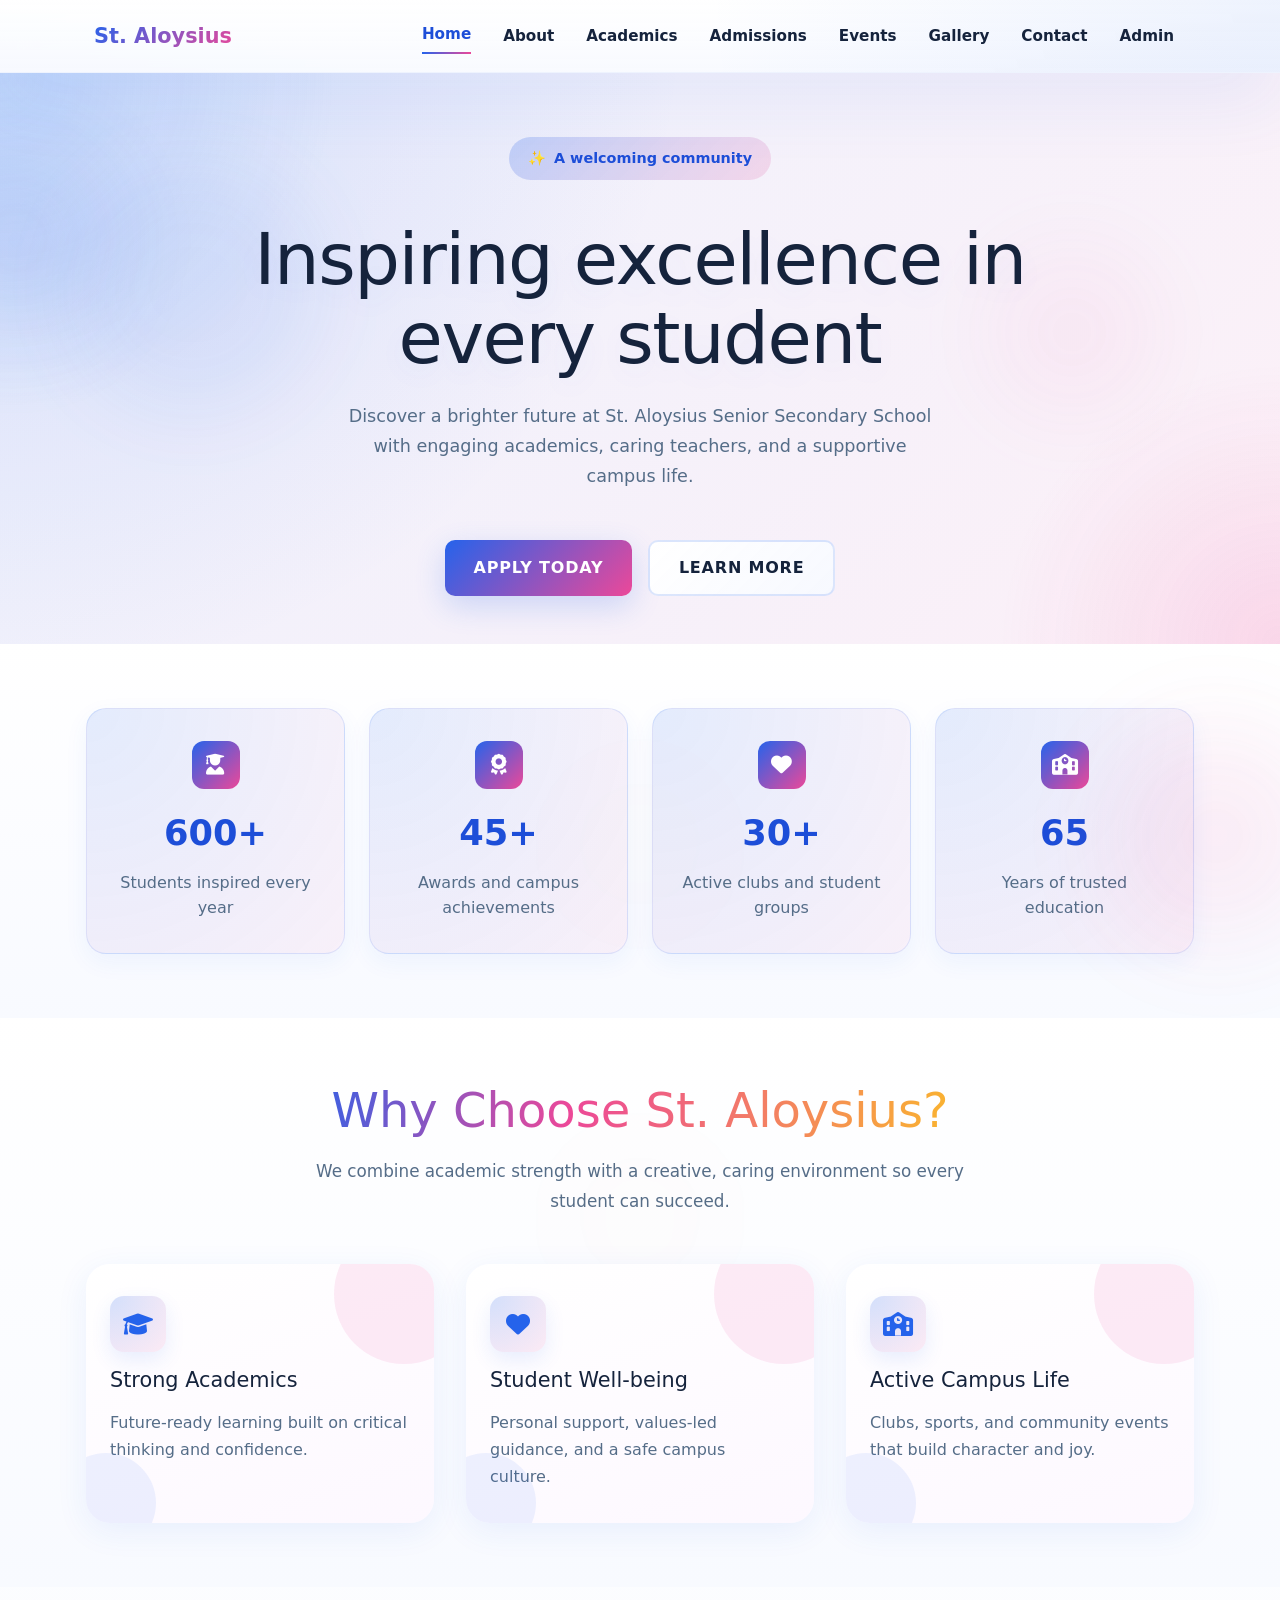
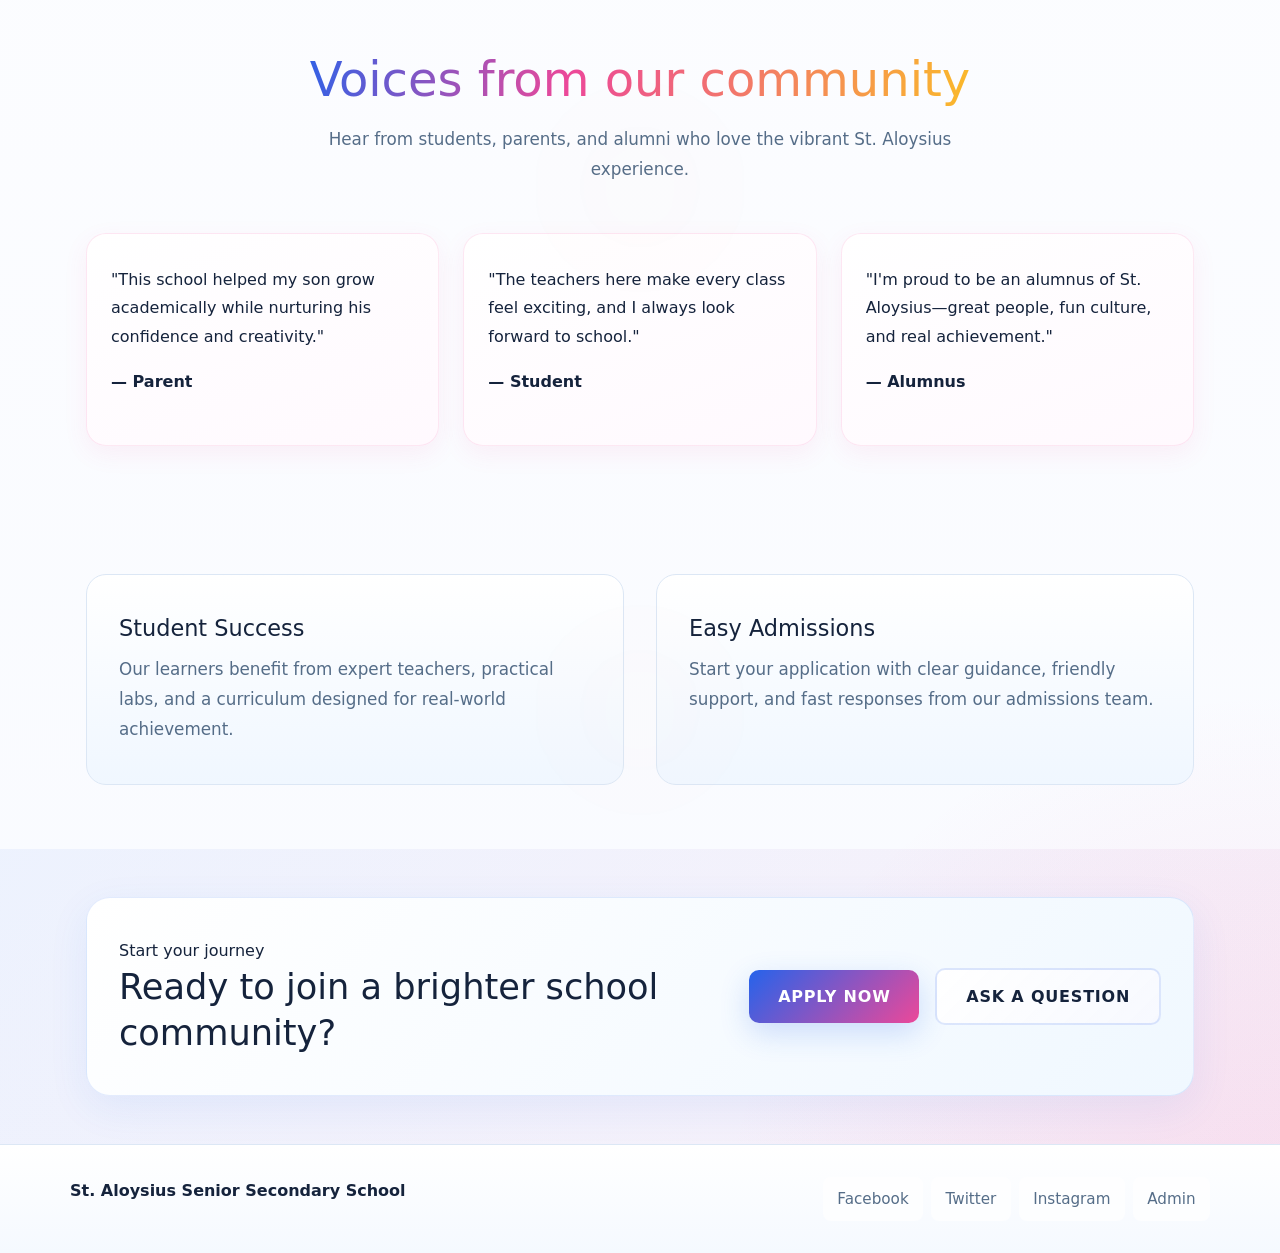
==== commit 1f6dda16: "Add Admin Dashboard link to navigation and footer" ====
--- a/index.html
+++ b/index.html
@@ -26,6 +26,7 @@
                     <li><a href="events.html">Events</a></li>
                     <li><a href="gallery.html">Gallery</a></li>
                     <li><a href="contact.html">Contact</a></li>
+                    <li><a href="admin-dashboard.html">Admin</a></li>
                 </ul>
             </nav>
         </div>
@@ -158,6 +159,7 @@
                 <a href="#" aria-label="Follow us on Facebook">Facebook</a>
                 <a href="#" aria-label="Follow us on Twitter">Twitter</a>
                 <a href="#" aria-label="Follow us on Instagram">Instagram</a>
+                <a href="admin-dashboard.html" aria-label="Admin Dashboard">Admin</a>
             </div>
         </div>
     </footer>
--- a/styles.css
+++ b/styles.css
@@ -1,708 +1,943 @@
-:root {
-    color-scheme: light;
-    --bg: #f5f9ff;
-    --surface: #ffffff;
-    --surface-alt: #eef4ff;
-    --gradient-1: #eff6ff;
-    --gradient-2: #dbeafe;
-    --gradient-3: #fff0f6;
-    --gradient-4: #f0f9ff;
-    --gradient-5: #fde2ff;
-    --text: #15233c;
-    --muted: #556d88;
-    --primary: #2563eb;
-    --primary-dark: #1d4ed8;
-    --accent: #ec4899;
-    --accent-dark: #be185d;
-    --border: #dce7f5;
-    --shadow: 0 18px 45px rgba(37, 99, 235, 0.12);
-    --shadow-soft: 0 12px 30px rgba(37, 99, 235, 0.12);
-    --glow: rgba(236, 72, 153, 0.12);
-}
-* {
-    box-sizing: border-box;
-}
-html {
-    scroll-behavior: smooth;
-}
-body {
-    margin: 0;
-    font-family: 'Inter', system-ui, sans-serif;
-    min-height: 100vh;
-    position: relative;
-    overflow-x: hidden;
-    background: radial-gradient(circle at top left, rgba(37, 99, 235, 0.16), transparent 22%), radial-gradient(circle at bottom right, rgba(236, 72, 153, 0.12), transparent 18%), linear-gradient(180deg, #f8fbff 0%, #ffffff 60%, #eef6ff 100%);
-    color: var(--text);
-    line-height: 1.7;
-}
-body::before {
-    content: '';
-    position: fixed;
-    left: -11rem;
-    top: 3rem;
-    width: 24rem;
-    height: 24rem;
-    background: radial-gradient(circle, rgba(37, 99, 235, 0.22), transparent 55%);
-    pointer-events: none;
-    filter: blur(36px);
-    opacity: 0.7;
-    z-index: 0;
-}
-body::after {
-    content: '';
-    position: fixed;
-    right: -10rem;
-    bottom: -10rem;
-    width: 28rem;
-    height: 28rem;
-    background: radial-gradient(circle, rgba(236, 72, 153, 0.18), transparent 50%);
-    pointer-events: none;
-    filter: blur(40px);
-    opacity: 0.65;
-    z-index: 0;
-}
-img {
-    max-width: 100%;
-    display: block;
-}
-.container {
-    width: min(1140px, calc(100% - 2rem));
-    margin: 0 auto;
-}
-a {
-    color: var(--primary);
-    text-decoration: none;
-}
-a:hover {
-    color: var(--primary-dark);
-}
-.site-header {
-    position: sticky;
-    top: 0;
-    z-index: 20;
-    background: linear-gradient(180deg, rgba(255, 255, 255, 0.98) 0%, rgba(248, 250, 255, 0.95) 100%);
-    backdrop-filter: blur(14px);
-    box-shadow: 0 28px 70px rgba(37, 99, 235, 0.08);
-    border-bottom: 1px solid rgba(37, 99, 235, 0.08);
-}
-.site-header::before {
-    content: '';
-    position: absolute;
-    inset: 0;
-    pointer-events: none;
-    background: radial-gradient(circle at top right, rgba(37, 99, 235, 0.08), transparent 45%);
-}
-.header-inner {
-    display: flex;
-    align-items: center;
-    justify-content: space-between;
-    padding: 1rem 0;
-    position: relative;
-}
-.nav-toggle {
-    display: none;
-    align-items: center;
-    justify-content: center;
-    padding: 0.75rem 0.95rem;
-    border-radius: 18px;
-    border: 1px solid rgba(37, 99, 235, 0.12);
-    background: rgba(255, 255, 255, 0.92);
-    color: var(--primary-dark);
-    font-weight: 700;
-    cursor: pointer;
-    transition: transform 0.2s ease, background 0.2s ease, color 0.2s ease;
-}
-.nav-toggle:hover,
-.nav-toggle:focus-visible {
-    transform: translateY(-1px);
-    background: rgba(255, 255, 255, 1);
-}
-.brand {
-    font-size: 1.45rem;
-    font-weight: 800;
-    background: linear-gradient(135deg, var(--primary), var(--accent));
-    -webkit-background-clip: text;
-    -webkit-text-fill-color: transparent;
-    position: relative;
-    z-index: 1;
-}
-.nav-list {
-    list-style: none;
-    margin: 0;
-    padding: 0;
-    display: flex;
-    flex-wrap: wrap;
-    gap: 1.25rem;
-}
-.nav-list a {
-    color: var(--text);
-    font-weight: 600;
-    position: relative;
-    padding-bottom: 0.25rem;
-    transition: color 0.25s ease, transform 0.2s ease;
-}
-.nav-list a::after {
-    content: '';
-    position: absolute;
-    left: 0;
-    bottom: 0;
-    width: 0;
-    height: 2px;
-    background: linear-gradient(90deg, var(--primary), var(--accent));
-    transition: width 0.25s ease;
-}
-.nav-list a:hover::after,
-.nav-list a.active::after {
-    width: 100%;
-}
-.nav-list a:hover,
-.nav-list a.active {
-    color: var(--primary-dark);
-    transform: translateY(-1px);
-}
-@media (max-width: 900px) {
-    .nav-toggle {
-        display: inline-flex;
-    }
-    .header-inner {
-        padding: 1rem;
-    }
-    nav {
-        position: absolute;
-        left: 1rem;
-        right: 1rem;
-        top: 100%;
-        margin-top: 0.85rem;
-        background: rgba(255, 255, 255, 0.96);
-        border-radius: 24px;
-        padding: 1.25rem;
-        opacity: 0;
-        transform: translateY(-10px);
-        pointer-events: none;
-        transition: opacity 0.25s ease, transform 0.25s ease;
-        box-shadow: 0 26px 60px rgba(37, 99, 235, 0.14);
-    }
-    body.nav-open nav {
-        opacity: 1;
-        transform: translateY(0);
-        pointer-events: auto;
-    }
-    .nav-list {
-        flex-direction: column;
-        gap: 1rem;
-    }
-}
-.hero {
-    position: relative;
-    overflow: hidden;
-    padding: 5.5rem 0 3.5rem;
-    background: radial-gradient(circle at top left, rgba(96, 165, 250, 0.16), transparent 24%), radial-gradient(circle at bottom right, rgba(236, 72, 153, 0.15), transparent 20%), linear-gradient(135deg, var(--gradient-4) 0%, #ffffff 24%, var(--gradient-2) 100%);
-    background-size: 220% 220%;
-    animation: pulseGradient 18s ease infinite;
-}
-.hero::before {
-    content: '';
-    position: absolute;
-    left: 15%;
-    top: 18%;
-    width: 16rem;
-    height: 16rem;
-    border-radius: 50%;
-    background: rgba(37, 99, 235, 0.14);
-    filter: blur(40px);
-    opacity: 0.8;
-}
-.hero::after {
-    content: '';
-    position: absolute;
-    left: 62%;
-    top: 5%;
-    width: 22rem;
-    height: 22rem;
-    transform: translateX(-50%);
-    border-radius: 50%;
-    background: radial-gradient(circle, rgba(236, 72, 153, 0.18), transparent 60%);
-    filter: blur(36px);
-    opacity: 0.65;
-}
-.hero-content {
-    position: relative;
-    z-index: 1;
-    max-width: 780px;
-    margin: 0 auto;
-    text-align: center;
-}
-.hero .eyebrow {
-    display: inline-flex;
-    align-items: center;
-    gap: 0.35rem;
-    margin-bottom: 1rem;
-    padding: 0.4rem 1rem;
-    background: linear-gradient(135deg, rgba(37, 99, 235, 0.22), rgba(236, 72, 153, 0.16));
-    color: var(--primary-dark);
-    border-radius: 999px;
-    font-size: 0.85rem;
-    font-weight: 700;
-    animation: float 8s ease-in-out infinite;
-}
-.hero .eyebrow::before {
-    content: '✨';
-}
-.hero h1 {
-    font-size: clamp(2.75rem, 5vw, 4.75rem);
-    margin: 0;
-    line-height: 1.02;
-    letter-spacing: -0.04em;
-    text-shadow: 0 20px 45px rgba(37, 99, 235, 0.08);
-    animation: driftIn 0.9s ease-out forwards;
-}
-.hero p {
-    margin: 1.5rem auto;
-    max-width: 34rem;
-    color: var(--muted);
-    font-size: 1.08rem;
-    animation: driftIn 1s ease-out forwards;
-}
-.hero-actions {
-    display: flex;
-    flex-wrap: wrap;
-    justify-content: center;
-    gap: 1rem;
-}
-.btn {
-    display: inline-flex;
-    align-items: center;
-    justify-content: center;
-    padding: 0.95rem 1.8rem;
-    border-radius: 999px;
-    border: none;
-    font-size: 0.95rem;
-    font-weight: 700;
-    text-transform: uppercase;
-    letter-spacing: 0.04em;
-    position: relative;
-    transition: transform 0.2s ease, box-shadow 0.2s ease, background-position 0.4s ease;
-    cursor: pointer;
-    overflow: hidden;
-    z-index: 1;
-}
-.btn::before {
-    content: '';
-    position: absolute;
-    inset: 0;
-    background: radial-gradient(circle, rgba(255, 255, 255, 0.35), transparent 65%);
-    opacity: 0;
-    transition: opacity 0.25s ease;
-}
-.btn:hover::before {
-    opacity: 1;
-}
-.btn-primary {
-    position: relative;
-    z-index: 1;
-    background: linear-gradient(135deg, var(--primary), var(--accent));
-    background-size: 200% 200%;
-    color: #fff;
-    box-shadow: 0 20px 60px rgba(37, 99, 235, 0.22);
-}
-.btn-primary:hover {
-    background-position: right center;
-}
-.btn-secondary {
-    position: relative;
-    z-index: 1;
-    background: linear-gradient(135deg, rgba(255, 255, 255, 0.95), #f7f9ff 100%);
-    color: var(--text);
-    border: 1px solid rgba(37, 99, 235, 0.16);
-}
-.button,
-.btn {
-    display: inline-flex;
-    align-items: center;
-    justify-content: center;
-    padding: 0.95rem 1.8rem;
-    border-radius: 999px;
-    border: none;
-    font-size: 0.95rem;
-    font-weight: 700;
-    text-transform: uppercase;
-    letter-spacing: 0.04em;
-    position: relative;
-    transition: transform 0.2s ease, box-shadow 0.2s ease, background-position 0.4s ease;
-    cursor: pointer;
-    overflow: hidden;
-    z-index: 1;
-}
-.button-primary,
-.btn-primary {
-    position: relative;
-    z-index: 1;
-    background: linear-gradient(135deg, var(--primary), var(--accent));
-    background-size: 200% 200%;
-    color: #fff;
-    box-shadow: 0 20px 60px rgba(37, 99, 235, 0.22);
-}
-.button-secondary,
-.btn-secondary {
-    position: relative;
-    z-index: 1;
-    background: linear-gradient(135deg, rgba(255, 255, 255, 0.95), #f7f9ff 100%);
-    color: var(--text);
-    border: 1px solid rgba(37, 99, 235, 0.16);
-}
-.button:hover,
-.btn:hover {
-    transform: translateY(-3px) scale(1.02);
-    box-shadow: 0 20px 40px rgba(37, 99, 235, 0.16);
-}
-.back-to-top {
-    position: fixed;
-    right: 1.25rem;
-    bottom: 1.25rem;
-    width: 3.5rem;
-    height: 3.5rem;
-    display: inline-flex;
-    align-items: center;
-    justify-content: center;
-    border-radius: 50%;
-    border: none;
-    background: linear-gradient(135deg, var(--primary), var(--accent));
-    color: #fff;
-    font-size: 1.2rem;
-    box-shadow: 0 20px 50px rgba(37, 99, 235, 0.22);
-    opacity: 0;
-    pointer-events: none;
-    transform: translateY(10px);
-    transition: opacity 0.25s ease, transform 0.25s ease;
-    z-index: 100;
-}
-.back-to-top.show {
-    opacity: 1;
-    pointer-events: auto;
-    transform: translateY(0);
-}
-.back-to-top:hover {
-    transform: translateY(0) scale(1.05);
-}
-.button:focus-visible,
-.btn:focus-visible,
-button:focus-visible,
-input:focus-visible,
-textarea:focus-visible,
-a:focus-visible {
-    outline: 3px solid rgba(37, 99, 235, 0.7);
-    outline-offset: 3px;
-}
-.stats-strip {
-    display: grid;
-    grid-template-columns: repeat(4, minmax(0, 1fr));
-    gap: 1.25rem;
-}
-.stat-card {
-    background: radial-gradient(circle at top left, rgba(37, 99, 235, 0.12), rgba(236, 72, 153, 0.06));
-    border: 1px solid rgba(37, 99, 235, 0.12);
-    border-radius: 28px;
-    padding: 1.85rem;
-    box-shadow: 0 24px 60px rgba(37, 99, 235, 0.08);
-    transition: transform 0.3s ease, box-shadow 0.3s ease;
-}
-.stat-card:hover {
-    transform: translateY(-6px);
-    box-shadow: 0 32px 80px rgba(37, 99, 235, 0.12);
-}
-.stat-icon {
-    display: inline-flex;
-    align-items: center;
-    justify-content: center;
-    width: 3.25rem;
-    height: 3.25rem;
-    border-radius: 18px;
-    background: linear-gradient(135deg, var(--primary), var(--accent));
-    color: #fff;
-    margin-bottom: 1rem;
-    font-size: 1.1rem;
-}
-.stat-card strong {
-    display: block;
-    font-size: 2rem;
-    margin-bottom: 0.5rem;
-}
-.testimonial-grid {
-    display: grid;
-    grid-template-columns: repeat(3, minmax(0, 1fr));
-    gap: 1.5rem;
-}
-.testimonial-card {
-    background: linear-gradient(160deg, #ffffff 0%, #fff7fe 100%);
-    border: 1px solid rgba(236, 72, 153, 0.12);
-    border-radius: 28px;
-    padding: 2rem;
-    box-shadow: 0 18px 55px rgba(236, 72, 153, 0.1);
-    transition: transform 0.3s ease, box-shadow 0.3s ease;
-}
-.testimonial-card:hover {
-    transform: translateY(-5px);
-    box-shadow: 0 24px 70px rgba(236, 72, 153, 0.14);
-}
-.testimonial-card p {
-    margin: 0 0 1rem;
-    color: var(--text);
-    line-height: 1.75;
-}
-.testimonial-author {
-    margin-top: 0.5rem;
-    font-weight: 700;
-    color: var(--primary-dark);
-}
-.site-cta {
-    padding: 3rem 0;
-    background: linear-gradient(135deg, rgba(37, 99, 235, 0.08), rgba(236, 72, 153, 0.08));
-}
-.cta-panel {
-    display: flex;
-    flex-wrap: wrap;
-    align-items: center;
-    justify-content: space-between;
-    gap: 1rem;
-    padding: 2rem;
-    background: linear-gradient(135deg, #ffffff 0%, #eef5ff 100%);
-    border-radius: 32px;
-    border: 1px solid rgba(37, 99, 235, 0.12);
-    box-shadow: 0 28px 70px rgba(37, 99, 235, 0.08);
-}
-.cta-panel .eyebrow {
-    display: inline-block;
-    margin-bottom: 0.5rem;
-}
-.cta-panel h2 {
-    margin: 0;
-    font-size: clamp(1.75rem, 2.5vw, 2.5rem);
-    line-height: 1.05;
-}
-.cta-actions {
-    display: flex;
-    flex-wrap: wrap;
-    align-items: center;
-    gap: 1rem;
-}
-.cta-actions .btn-secondary {
-    background: rgba(255, 255, 255, 0.95);
-    border: 1px solid rgba(37, 99, 235, 0.16);
-}
-.gallery-card img,
-.card img {
-    transition: transform 0.4s ease, filter 0.4s ease;
-}
-.gallery-card:hover img,
-.card:hover img {
-    transform: scale(1.06);
-    filter: saturate(1.05);
-}
-.section {
-    padding: 5rem 0;
-    position: relative;
-}
-.section::before {
-    content: '';
-    position: absolute;
-    left: 50%;
-    top: 0;
-    width: 20rem;
-    height: 20rem;
-    transform: translateX(-50%);
-    background: radial-gradient(circle, rgba(249, 115, 22, 0.08), transparent 55%);
-    filter: blur(50px);
-    pointer-events: none;
-    opacity: 0.35;
-}
-.section-light {
-    background: linear-gradient(180deg, #ffffff 0%, #f5f8ff 100%);
-}
-.section-heading {
-    max-width: 640px;
-    margin: 0 auto 2.5rem;
-    text-align: center;
-}
-.section-heading h2 {
-    margin-bottom: 0.75rem;
-    font-size: clamp(2rem, 3vw, 3rem);
-    background: linear-gradient(100deg, #2563eb 0%, #ec4899 40%, #fbbf24 100%);
-    -webkit-background-clip: text;
-    -webkit-text-fill-color: transparent;
-}
-.section-heading p {
-    color: var(--muted);
-}
-.grid {
-    display: grid;
-    gap: 1.75rem;
-}
-.grid-2 {
-    grid-template-columns: repeat(2, minmax(0, 1fr));
-}
-.grid-3 {
-    grid-template-columns: repeat(3, minmax(0, 1fr));
-}
-@media (max-width: 900px) {
-    .grid-3,
-    .grid-2 {
-        grid-template-columns: 1fr;
-    }
-}
-.card {
-    background: linear-gradient(160deg, #ffffff 0%, #fdf5ff 100%);
-    border: none;
-    border-radius: 32px;
-    box-shadow: 0 32px 110px rgba(37, 99, 235, 0.08);
-    overflow: hidden;
-    padding: 2rem;
-    position: relative;
-    transition: transform 0.35s ease, box-shadow 0.35s ease;
-}
-.card::before {
-    content: '';
-    position: absolute;
-    top: -28px;
-    right: -28px;
-    width: 120px;
-    height: 120px;
-    border-radius: 50%;
-    background: rgba(236, 72, 153, 0.14);
-}
-.card::after {
-    content: '';
-    position: absolute;
-    bottom: -20px;
-    left: -20px;
-    width: 80px;
-    height: 80px;
-    border-radius: 50%;
-    background: rgba(37, 99, 235, 0.1);
-}
-.card:hover {
-    transform: translateY(-8px);
-    box-shadow: 0 40px 110px rgba(37, 99, 235, 0.18);
-}
-.card h3 {
-    margin-top: 0;
-    margin-bottom: 1rem;
-}
-.card p {
-    color: var(--muted);
-}
-.feature-card {
-    display: flex;
-    flex-direction: column;
-    gap: 1rem;
-}
-.feature-icon {
-    width: 3.5rem;
-    height: 3.5rem;
-    display: inline-flex;
-    align-items: center;
-    justify-content: center;
-    border-radius: 18px;
-    background: radial-gradient(circle at top left, rgba(37, 99, 235, 0.24), rgba(236, 72, 153, 0.12));
-    color: var(--primary);
-    font-size: 1.35rem;
-    box-shadow: 0 14px 36px rgba(37, 99, 235, 0.08);
-}
-.content-box {
-    background: linear-gradient(180deg, #ffffff 0%, #eef5ff 100%);
-    border: 1px solid var(--border);
-    border-radius: 24px;
-    padding: 2rem;
-    transition: transform 0.25s ease, box-shadow 0.25s ease;
-}
-.content-box:hover {
-    transform: translateY(-4px);
-    box-shadow: 0 20px 40px rgba(37, 99, 235, 0.08);
-}
-@keyframes pulseGradient {
-    0%, 100% {
-        background-position: 0% 50%;
-    }
-    50% {
-        background-position: 100% 50%;
-    }
-}
-@keyframes float {
-    0%, 100% {
-        transform: translateY(0);
-    }
-    50% {
-        transform: translateY(-8px);
-    }
-}
-@keyframes driftIn {
-    0% {
-        opacity: 0;
-        transform: translateY(20px);
-    }
-    100% {
-        opacity: 1;
-        transform: translateY(0);
-    }
-}
-.list-step {
-    list-style: none;
-    padding: 0;
-    margin: 0;
-    display: grid;
-    gap: 1rem;
-}
-.list-step li {
-    padding: 1.3rem 1.4rem;
-    background: var(--surface-alt);
-    border-radius: 18px;
-    border: 1px solid rgba(37, 99, 235, 0.1);
-}
-.list-step li strong {
-    display: block;
-    margin-bottom: 0.35rem;
-}
-footer.site-footer {
-    padding: 2rem 0;
-    background: linear-gradient(180deg, #ffffff 0%, #eef4ff 100%);
-    border-top: 1px solid var(--border);
-}
-footer.site-footer .footer-inner {
-    display: flex;
-    flex-wrap: wrap;
-    gap: 1.5rem;
-    justify-content: space-between;
-    align-items: center;
-}
-.footer-brand {
-    font-weight: 700;
-    color: var(--text);
-}
-.footer-links {
-    display: flex;
-    gap: 0.75rem;
-    flex-wrap: wrap;
-}
-.footer-links a {
-    color: var(--muted);
-    position: relative;
-    padding: 0.5rem 0.75rem;
-    border-radius: 999px;
-    background: rgba(255, 255, 255, 0.8);
-    transition: transform 0.25s ease, background 0.25s ease, color 0.25s ease;
-}
-.footer-links a:hover {
-    color: var(--primary-dark);
-    background: linear-gradient(135deg, rgba(37, 99, 235, 0.12), rgba(236, 72, 153, 0.12));
-    transform: translateY(-2px);
-}
-@media (max-width: 640px) {
-    .header-inner,
-    .footer-inner {
-        flex-direction: column;
-        align-items: stretch;
-        text-align: center;
-    }
-    .nav-list {
-        justify-content: center;
-    }
-}
+:root {
+    color-scheme: light;
+    --bg: #f5f9ff;
+    --surface: #ffffff;
+    --surface-alt: #eef4ff;
+    --gradient-1: #eff6ff;
+    --gradient-2: #dbeafe;
+    --gradient-3: #fff0f6;
+    --gradient-4: #f0f9ff;
+    --gradient-5: #fde2ff;
+    --text: #15233c;
+    --muted: #556d88;
+    --primary: #2563eb;
+    --primary-dark: #1d4ed8;
+    --accent: #ec4899;
+    --accent-dark: #be185d;
+    --border: #dce7f5;
+    --shadow: 0 18px 45px rgba(37, 99, 235, 0.12);
+    --shadow-soft: 0 12px 30px rgba(37, 99, 235, 0.12);
+    --glow: rgba(236, 72, 153, 0.12);
+}
+
+* {
+    box-sizing: border-box;
+}
+
+html {
+    scroll-behavior: smooth;
+}
+
+body {
+    margin: 0;
+    font-family: 'Inter', system-ui, -apple-system, sans-serif;
+    min-height: 100vh;
+    position: relative;
+    overflow-x: hidden;
+    background: radial-gradient(circle at top left, rgba(37, 99, 235, 0.16), transparent 22%), 
+                radial-gradient(circle at bottom right, rgba(236, 72, 153, 0.12), transparent 18%), 
+                linear-gradient(180deg, rgba(255, 255, 255, 0.95), rgba(248, 250, 255, 0.92));
+    color: var(--text);
+    line-height: 1.6;
+    font-size: 16px;
+}
+
+body::before {
+    content: '';
+    position: fixed;
+    left: -11rem;
+    top: 3rem;
+    width: 24rem;
+    height: 24rem;
+    background: radial-gradient(circle, rgba(37, 99, 235, 0.22), transparent 55%);
+    pointer-events: none;
+    filter: blur(36px);
+    opacity: 0.7;
+    z-index: 0;
+}
+
+body::after {
+    content: '';
+    position: fixed;
+    right: -10rem;
+    bottom: -10rem;
+    width: 28rem;
+    height: 28rem;
+    background: radial-gradient(circle, rgba(236, 72, 153, 0.18), transparent 50%);
+    pointer-events: none;
+    filter: blur(40px);
+    opacity: 0.65;
+    z-index: 0;
+}
+
+img {
+    max-width: 100%;
+    display: block;
+    height: auto;
+}
+
+.container {
+    width: min(1140px, calc(100% - 2rem));
+    margin: 0 auto;
+    padding: 0 1rem;
+}
+
+a {
+    color: var(--primary);
+    text-decoration: none;
+}
+
+a:hover {
+    color: var(--primary-dark);
+}
+
+/* HEADER & NAVIGATION */
+.site-header {
+    position: sticky;
+    top: 0;
+    z-index: 20;
+    background: linear-gradient(180deg, rgba(255, 255, 255, 0.98) 0%, rgba(248, 250, 255, 0.95) 100%);
+    backdrop-filter: blur(14px);
+    box-shadow: 0 28px 70px rgba(37, 99, 235, 0.08);
+    border-bottom: 1px solid rgba(37, 99, 235, 0.08);
+}
+
+.site-header::before {
+    content: '';
+    position: absolute;
+    inset: 0;
+    pointer-events: none;
+    background: radial-gradient(circle at top right, rgba(37, 99, 235, 0.08), transparent 45%);
+}
+
+.header-inner {
+    display: flex;
+    align-items: center;
+    justify-content: space-between;
+    padding: 1rem 1.5rem;
+    position: relative;
+    flex-wrap: wrap;
+    gap: 1rem;
+}
+
+.nav-toggle {
+    display: none;
+    align-items: center;
+    justify-content: center;
+    padding: 0.65rem 0.85rem;
+    border-radius: 12px;
+    border: 1px solid rgba(37, 99, 235, 0.12);
+    background: rgba(255, 255, 255, 0.92);
+    color: var(--primary-dark);
+    font-weight: 700;
+    cursor: pointer;
+    transition: transform 0.2s ease, background 0.2s ease, color 0.2s ease;
+    font-size: 1.2rem;
+    min-width: 44px;
+    min-height: 44px;
+}
+
+.nav-toggle:hover,
+.nav-toggle:focus-visible {
+    transform: translateY(-2px);
+    background: rgba(255, 255, 255, 1);
+}
+
+.brand {
+    font-size: 1.3rem;
+    font-weight: 800;
+    background: linear-gradient(135deg, var(--primary), var(--accent));
+    -webkit-background-clip: text;
+    -webkit-text-fill-color: transparent;
+    background-clip: text;
+    position: relative;
+    z-index: 1;
+    white-space: nowrap;
+}
+
+nav {
+    display: flex;
+    flex: 1;
+    justify-content: flex-end;
+}
+
+.nav-list {
+    list-style: none;
+    margin: 0;
+    padding: 0;
+    display: flex;
+    flex-wrap: wrap;
+    gap: 0.5rem;
+    align-items: center;
+}
+
+.nav-list a {
+    color: var(--text);
+    font-weight: 600;
+    position: relative;
+    padding: 0.5rem 0.75rem;
+    transition: color 0.25s ease, transform 0.2s ease;
+    font-size: 0.95rem;
+    display: inline-block;
+    white-space: nowrap;
+}
+
+.nav-list a::after {
+    content: '';
+    position: absolute;
+    left: 0.75rem;
+    bottom: 0;
+    width: 0;
+    height: 2px;
+    background: linear-gradient(90deg, var(--primary), var(--accent));
+    transition: width 0.25s ease;
+    right: 0.75rem;
+}
+
+.nav-list a:hover::after,
+.nav-list a.active::after {
+    width: calc(100% - 1.5rem);
+}
+
+.nav-list a:hover,
+.nav-list a.active {
+    color: var(--primary-dark);
+    transform: translateY(-2px);
+}
+
+/* MOBILE MENU */
+@media (max-width: 768px) {
+    .nav-toggle {
+        display: inline-flex;
+    }
+
+    .header-inner {
+        padding: 1rem;
+        gap: 0.75rem;
+    }
+
+    nav {
+        position: absolute;
+        left: 0.5rem;
+        right: 0.5rem;
+        top: calc(100% + 0.5rem);
+        background: rgba(255, 255, 255, 0.98);
+        border-radius: 16px;
+        padding: 1rem;
+        max-height: 0;
+        opacity: 0;
+        overflow: hidden;
+        pointer-events: none;
+        transition: opacity 0.3s ease, max-height 0.3s ease;
+        box-shadow: 0 12px 40px rgba(37, 99, 235, 0.15);
+        z-index: 100;
+        backdrop-filter: blur(10px);
+    }
+
+    body.nav-open nav {
+        opacity: 1;
+        max-height: 400px;
+        pointer-events: auto;
+    }
+
+    .nav-list {
+        flex-direction: column;
+        gap: 0.5rem;
+        width: 100%;
+    }
+
+    .nav-list a {
+        padding: 0.75rem 1rem;
+        display: block;
+        width: 100%;
+        border-radius: 8px;
+        font-size: 1rem;
+    }
+
+    .nav-list a::after {
+        display: none;
+    }
+
+    .nav-list a.active {
+        background: rgba(37, 99, 235, 0.1);
+        color: var(--primary-dark);
+    }
+}
+
+/* HERO SECTION */
+.hero {
+    position: relative;
+    overflow: hidden;
+    padding: 4rem 1rem 3rem;
+    background: radial-gradient(circle at top left, rgba(96, 165, 250, 0.16), transparent 24%), 
+                radial-gradient(circle at bottom right, rgba(236, 72, 153, 0.15), transparent 20%), 
+                linear-gradient(135deg, rgba(37, 99, 235, 0.08), rgba(236, 72, 153, 0.08));
+    animation: pulseGradient 18s ease infinite;
+}
+
+.hero::before {
+    content: '';
+    position: absolute;
+    left: 5%;
+    top: 15%;
+    width: 16rem;
+    height: 16rem;
+    border-radius: 50%;
+    background: rgba(37, 99, 235, 0.14);
+    filter: blur(40px);
+    opacity: 0.5;
+}
+
+.hero::after {
+    content: '';
+    position: absolute;
+    right: 5%;
+    top: 20%;
+    width: 18rem;
+    height: 18rem;
+    border-radius: 50%;
+    background: radial-gradient(circle, rgba(236, 72, 153, 0.15), transparent 60%);
+    filter: blur(36px);
+    opacity: 0.5;
+}
+
+.hero-content {
+    position: relative;
+    z-index: 1;
+    max-width: 800px;
+    margin: 0 auto;
+    text-align: center;
+}
+
+.hero .eyebrow {
+    display: inline-flex;
+    align-items: center;
+    gap: 0.5rem;
+    margin-bottom: 1.5rem;
+    padding: 0.6rem 1.2rem;
+    background: linear-gradient(135deg, rgba(37, 99, 235, 0.22), rgba(236, 72, 153, 0.16));
+    color: var(--primary-dark);
+    border-radius: 999px;
+    font-size: 0.9rem;
+    font-weight: 700;
+    animation: float 8s ease-in-out infinite;
+}
+
+.hero .eyebrow::before {
+    content: '✨';
+}
+
+.hero h1 {
+    font-size: clamp(2rem, 6vw, 4.5rem);
+    margin: 1rem 0;
+    line-height: 1.1;
+    letter-spacing: -0.02em;
+    text-shadow: 0 10px 30px rgba(37, 99, 235, 0.06);
+    animation: driftIn 0.9s ease-out forwards;
+}
+
+.hero p {
+    margin: 1.5rem auto;
+    max-width: 600px;
+    color: var(--muted);
+    font-size: clamp(1rem, 2vw, 1.1rem);
+    animation: driftIn 1s ease-out forwards;
+    line-height: 1.7;
+}
+
+.hero-actions {
+    display: flex;
+    flex-wrap: wrap;
+    justify-content: center;
+    gap: 1rem;
+    padding-top: 1.5rem;
+    margin: 0 -0.5rem;
+}
+
+/* BUTTONS */
+.btn {
+    display: inline-flex;
+    align-items: center;
+    justify-content: center;
+    padding: 0.9rem 1.8rem;
+    border-radius: 10px;
+    border: none;
+    font-size: 1rem;
+    font-weight: 700;
+    text-transform: uppercase;
+    letter-spacing: 0.05em;
+    position: relative;
+    transition: transform 0.2s ease, box-shadow 0.2s ease, background-position 0.4s ease;
+    cursor: pointer;
+    overflow: hidden;
+    z-index: 1;
+    min-height: 44px;
+    min-width: 100px;
+}
+
+.btn::before {
+    content: '';
+    position: absolute;
+    inset: 0;
+    background: radial-gradient(circle, rgba(255, 255, 255, 0.35), transparent 65%);
+    opacity: 0;
+    transition: opacity 0.25s ease;
+}
+
+.btn:hover::before {
+    opacity: 1;
+}
+
+.btn-primary {
+    background: linear-gradient(135deg, var(--primary), var(--accent));
+    color: #fff;
+    box-shadow: 0 10px 30px rgba(37, 99, 235, 0.2);
+}
+
+.btn-primary:hover {
+    transform: translateY(-2px);
+    box-shadow: 0 15px 40px rgba(37, 99, 235, 0.3);
+}
+
+.btn-secondary {
+    background: linear-gradient(135deg, rgba(255, 255, 255, 0.95), #f7f9ff 100%);
+    color: var(--text);
+    border: 2px solid rgba(37, 99, 235, 0.16);
+}
+
+.btn-secondary:hover {
+    background: rgba(255, 255, 255, 1);
+    border-color: rgba(37, 99, 235, 0.3);
+    transform: translateY(-2px);
+}
+
+@media (max-width: 480px) {
+    .hero-actions {
+        flex-direction: column;
+        gap: 0.75rem;
+    }
+
+    .btn {
+        width: 100%;
+        font-size: 0.95rem;
+        padding: 0.85rem 1.5rem;
+    }
+}
+
+/* STATS SECTION */
+.stats-strip {
+    display: grid;
+    grid-template-columns: repeat(auto-fit, minmax(200px, 1fr));
+    gap: 1.5rem;
+}
+
+.stat-card {
+    background: radial-gradient(circle at top left, rgba(37, 99, 235, 0.12), rgba(236, 72, 153, 0.06));
+    border: 1px solid rgba(37, 99, 235, 0.12);
+    border-radius: 20px;
+    padding: 2rem 1.5rem;
+    box-shadow: 0 8px 24px rgba(37, 99, 235, 0.06);
+    transition: transform 0.3s ease, box-shadow 0.3s ease;
+    text-align: center;
+}
+
+.stat-card:hover {
+    transform: translateY(-4px);
+    box-shadow: 0 12px 36px rgba(37, 99, 235, 0.1);
+}
+
+.stat-icon {
+    display: inline-flex;
+    align-items: center;
+    justify-content: center;
+    width: 3rem;
+    height: 3rem;
+    border-radius: 12px;
+    background: linear-gradient(135deg, var(--primary), var(--accent));
+    color: #fff;
+    margin-bottom: 1rem;
+    font-size: 1.3rem;
+}
+
+.stat-card strong {
+    display: block;
+    font-size: clamp(1.8rem, 4vw, 2.2rem);
+    margin-bottom: 0.5rem;
+    color: var(--primary-dark);
+}
+
+.stat-card p {
+    margin: 0;
+    font-size: 1rem;
+    color: var(--muted);
+    line-height: 1.6;
+}
+
+@media (max-width: 640px) {
+    .stats-strip {
+        grid-template-columns: repeat(2, 1fr);
+        gap: 1rem;
+    }
+
+    .stat-card {
+        padding: 1.5rem 1rem;
+    }
+
+    .stat-card strong {
+        font-size: 1.5rem;
+    }
+}
+
+/* SECTION STYLES */
+.section {
+    padding: 4rem 1rem;
+    position: relative;
+}
+
+.section::before {
+    content: '';
+    position: absolute;
+    left: 50%;
+    top: 0;
+    width: 25rem;
+    height: 25rem;
+    transform: translateX(-50%);
+    background: radial-gradient(circle, rgba(249, 115, 22, 0.06), transparent 50%);
+    filter: blur(50px);
+    pointer-events: none;
+    opacity: 0.3;
+}
+
+.section-light {
+    background: linear-gradient(180deg, #ffffff 0%, #f8faff 100%);
+}
+
+.section-heading {
+    max-width: 700px;
+    margin: 0 auto 3rem;
+    text-align: center;
+}
+
+.section-heading h2 {
+    margin: 0 0 1rem;
+    font-size: clamp(1.8rem, 5vw, 3rem);
+    background: linear-gradient(100deg, #2563eb 0%, #ec4899 40%, #fbbf24 100%);
+    -webkit-background-clip: text;
+    -webkit-text-fill-color: transparent;
+    background-clip: text;
+    line-height: 1.2;
+}
+
+.section-heading p {
+    color: var(--muted);
+    font-size: 1.05rem;
+    line-height: 1.8;
+    margin: 0;
+}
+
+/* GRID LAYOUTS */
+.grid {
+    display: grid;
+    gap: 2rem;
+}
+
+.grid-2 {
+    grid-template-columns: repeat(auto-fit, minmax(280px, 1fr));
+}
+
+.grid-3 {
+    grid-template-columns: repeat(auto-fit, minmax(260px, 1fr));
+}
+
+/* CARDS */
+.card {
+    background: linear-gradient(160deg, #ffffff 0%, #fdf8ff 100%);
+    border: none;
+    border-radius: 24px;
+    box-shadow: 0 8px 32px rgba(37, 99, 235, 0.08);
+    overflow: hidden;
+    padding: 2rem 1.5rem;
+    position: relative;
+    transition: transform 0.35s ease, box-shadow 0.35s ease;
+}
+
+.card::before {
+    content: '';
+    position: absolute;
+    top: -40px;
+    right: -40px;
+    width: 140px;
+    height: 140px;
+    border-radius: 50%;
+    background: rgba(236, 72, 153, 0.1);
+}
+
+.card::after {
+    content: '';
+    position: absolute;
+    bottom: -30px;
+    left: -30px;
+    width: 100px;
+    height: 100px;
+    border-radius: 50%;
+    background: rgba(37, 99, 235, 0.08);
+}
+
+.card:hover {
+    transform: translateY(-8px);
+    box-shadow: 0 16px 48px rgba(37, 99, 235, 0.12);
+}
+
+.card h3 {
+    margin-top: 0;
+    margin-bottom: 1rem;
+    font-size: clamp(1.1rem, 2vw, 1.3rem);
+    color: var(--text);
+}
+
+.card p {
+    color: var(--muted);
+    font-size: 1rem;
+    line-height: 1.7;
+    margin: 0;
+}
+
+.feature-icon {
+    width: 3.5rem;
+    height: 3.5rem;
+    display: inline-flex;
+    align-items: center;
+    justify-content: center;
+    border-radius: 14px;
+    background: radial-gradient(circle at top left, rgba(37, 99, 235, 0.2), rgba(236, 72, 153, 0.1));
+    color: var(--primary);
+    font-size: 1.5rem;
+    box-shadow: 0 8px 20px rgba(37, 99, 235, 0.1);
+    flex-shrink: 0;
+    margin-bottom: 1rem;
+}
+
+.feature-card {
+    display: flex;
+    flex-direction: column;
+}
+
+/* TESTIMONIALS */
+.testimonial-grid {
+    display: grid;
+    grid-template-columns: repeat(auto-fit, minmax(280px, 1fr));
+    gap: 1.5rem;
+}
+
+.testimonial-card {
+    background: linear-gradient(160deg, #ffffff 0%, #fff9fe 100%);
+    border: 1px solid rgba(236, 72, 153, 0.12);
+    border-radius: 20px;
+    padding: 2rem 1.5rem;
+    box-shadow: 0 8px 24px rgba(236, 72, 153, 0.08);
+    transition: transform 0.3s ease, box-shadow 0.3s ease;
+}
+
+.testimonial-card:hover {
+    transform: translateY(-4px);
+    box-shadow: 0 12px 36px rgba(236, 72, 153, 0.12);
+}
+
+.testimonial-card p {
+    margin: 0 0 1rem;
+    color: var(--text);
+    line-height: 1.8;
+    font-size: 1rem;
+}
+
+.testimonial-author {
+    margin: 0;
+    font-weight: 700;
+    color: var(--primary-dark);
+    font-size: 0.95rem;
+}
+
+/* CONTENT BOX */
+.content-box {
+    background: linear-gradient(180deg, #ffffff 0%, #f0f7ff 100%);
+    border: 1px solid var(--border);
+    border-radius: 20px;
+    padding: 2.5rem 2rem;
+    transition: transform 0.25s ease, box-shadow 0.25s ease;
+}
+
+.content-box h3 {
+    font-size: clamp(1.2rem, 2vw, 1.4rem);
+    margin-top: 0;
+    margin-bottom: 0.75rem;
+    color: var(--text);
+}
+
+.content-box p {
+    font-size: 1.05rem;
+    color: var(--muted);
+    line-height: 1.8;
+    margin: 0;
+}
+
+.content-box:hover {
+    transform: translateY(-4px);
+    box-shadow: 0 12px 36px rgba(37, 99, 235, 0.1);
+}
+
+/* CTA SECTION */
+.site-cta {
+    padding: 3rem 1rem;
+    background: linear-gradient(135deg, rgba(37, 99, 235, 0.06), rgba(236, 72, 153, 0.06));
+}
+
+.cta-panel {
+    display: flex;
+    flex-wrap: wrap;
+    align-items: center;
+    justify-content: space-between;
+    gap: 2rem;
+    padding: 2.5rem 2rem;
+    background: linear-gradient(135deg, #ffffff 0%, #f0f8ff 100%);
+    border-radius: 24px;
+    border: 1px solid rgba(37, 99, 235, 0.12);
+    box-shadow: 0 12px 40px rgba(37, 99, 235, 0.08);
+}
+
+.cta-panel > div:first-child {
+    flex: 1;
+    min-width: 250px;
+}
+
+.cta-panel h2 {
+    margin: 0;
+    font-size: clamp(1.5rem, 4vw, 2.2rem);
+    line-height: 1.3;
+    color: var(--text);
+}
+
+.cta-actions {
+    display: flex;
+    flex-wrap: wrap;
+    gap: 1rem;
+    align-items: center;
+}
+
+@media (max-width: 640px) {
+    .cta-panel {
+        flex-direction: column;
+        text-align: center;
+        gap: 1.5rem;
+        padding: 1.5rem 1rem;
+    }
+
+    .cta-actions {
+        width: 100%;
+        justify-content: center;
+    }
+}
+
+/* BACK TO TOP */
+.back-to-top {
+    position: fixed;
+    right: 1.5rem;
+    bottom: 1.5rem;
+    width: 3rem;
+    height: 3rem;
+    display: inline-flex;
+    align-items: center;
+    justify-content: center;
+    border-radius: 50%;
+    border: none;
+    background: linear-gradient(135deg, var(--primary), var(--accent));
+    color: #fff;
+    font-size: 1.1rem;
+    box-shadow: 0 10px 30px rgba(37, 99, 235, 0.25);
+    opacity: 0;
+    pointer-events: none;
+    transform: translateY(20px);
+    transition: opacity 0.25s ease, transform 0.25s ease;
+    z-index: 99;
+    cursor: pointer;
+    min-width: 44px;
+    min-height: 44px;
+}
+
+.back-to-top.show {
+    opacity: 1;
+    pointer-events: auto;
+    transform: translateY(0);
+}
+
+.back-to-top:hover {
+    transform: translateY(-3px);
+    box-shadow: 0 15px 40px rgba(37, 99, 235, 0.3);
+}
+
+/* FOOTER */
+footer.site-footer {
+    padding: 2rem 1rem;
+    background: linear-gradient(180deg, #ffffff 0%, #f5f9ff 100%);
+    border-top: 1px solid var(--border);
+}
+
+footer.site-footer .footer-inner {
+    display: flex;
+    flex-wrap: wrap;
+    gap: 2rem;
+    justify-content: space-between;
+    align-items: center;
+    max-width: 1140px;
+    margin: 0 auto;
+}
+
+.footer-brand {
+    font-weight: 700;
+    color: var(--text);
+    font-size: 1rem;
+}
+
+.footer-links {
+    display: flex;
+    gap: 0.5rem;
+    flex-wrap: wrap;
+    justify-content: center;
+}
+
+.footer-links a {
+    color: var(--muted);
+    position: relative;
+    padding: 0.6rem 0.9rem;
+    border-radius: 8px;
+    background: rgba(255, 255, 255, 0.7);
+    transition: all 0.25s ease;
+    font-size: 0.95rem;
+    min-height: 40px;
+    display: inline-flex;
+    align-items: center;
+}
+
+.footer-links a:hover {
+    color: var(--primary-dark);
+    background: linear-gradient(135deg, rgba(37, 99, 235, 0.1), rgba(236, 72, 153, 0.08));
+    transform: translateY(-2px);
+}
+
+@media (max-width: 640px) {
+    footer.site-footer .footer-inner {
+        flex-direction: column;
+        text-align: center;
+        gap: 1.5rem;
+    }
+
+    .footer-links {
+        justify-content: center;
+    }
+}
+
+/* ACCESSIBILITY & FOCUS */
+button:focus-visible,
+input:focus-visible,
+textarea:focus-visible,
+a:focus-visible {
+    outline: 3px solid rgba(37, 99, 235, 0.6);
+    outline-offset: 2px;
+}
+
+/* ANIMATIONS */
+@keyframes pulseGradient {
+    0%, 100% { background-position: 0% 50%; }
+    50% { background-position: 100% 50%; }
+}
+
+@keyframes float {
+    0%, 100% { transform: translateY(0); }
+    50% { transform: translateY(-6px); }
+}
+
+@keyframes driftIn {
+    0% {
+        opacity: 0;
+        transform: translateY(15px);
+    }
+    100% {
+        opacity: 1;
+        transform: translateY(0);
+    }
+}
+
+/* UTILITY CLASSES */
+.list-step {
+    list-style: none;
+    padding: 0;
+    margin: 0;
+    display: grid;
+    gap: 1rem;
+}
+
+.list-step li {
+    padding: 1.3rem 1.5rem;
+    background: var(--surface-alt);
+    border-radius: 14px;
+    border: 1px solid rgba(37, 99, 235, 0.08);
+    font-size: 1rem;
+}
+
+.list-step li strong {
+    display: block;
+    margin-bottom: 0.5rem;
+    color: var(--primary-dark);
+}
+
+/* VERY SMALL SCREENS */
+@media (max-width: 480px) {
+    body {
+        font-size: 15px;
+    }
+
+    .container {
+        width: calc(100% - 1rem);
+        padding: 0 0.5rem;
+    }
+
+    .header-inner {
+        padding: 0.75rem;
+    }
+
+    .hero {
+        padding: 2.5rem 1rem 2rem;
+    }
+
+    .hero h1 {
+        font-size: 1.8rem;
+    }
+
+    .section {
+        padding: 2.5rem 1rem;
+    }
+
+    .section-heading {
+        margin-bottom: 2rem;
+    }
+
+    .grid {
+        gap: 1.25rem;
+    }
+
+    .card {
+        padding: 1.5rem 1rem;
+    }
+
+    .content-box {
+        padding: 1.75rem 1.25rem;
+    }
+
+    .cta-panel {
+        padding: 1.5rem 1rem;
+    }
+
+    .back-to-top {
+        right: 1rem;
+        bottom: 1rem;
+    }
+}
